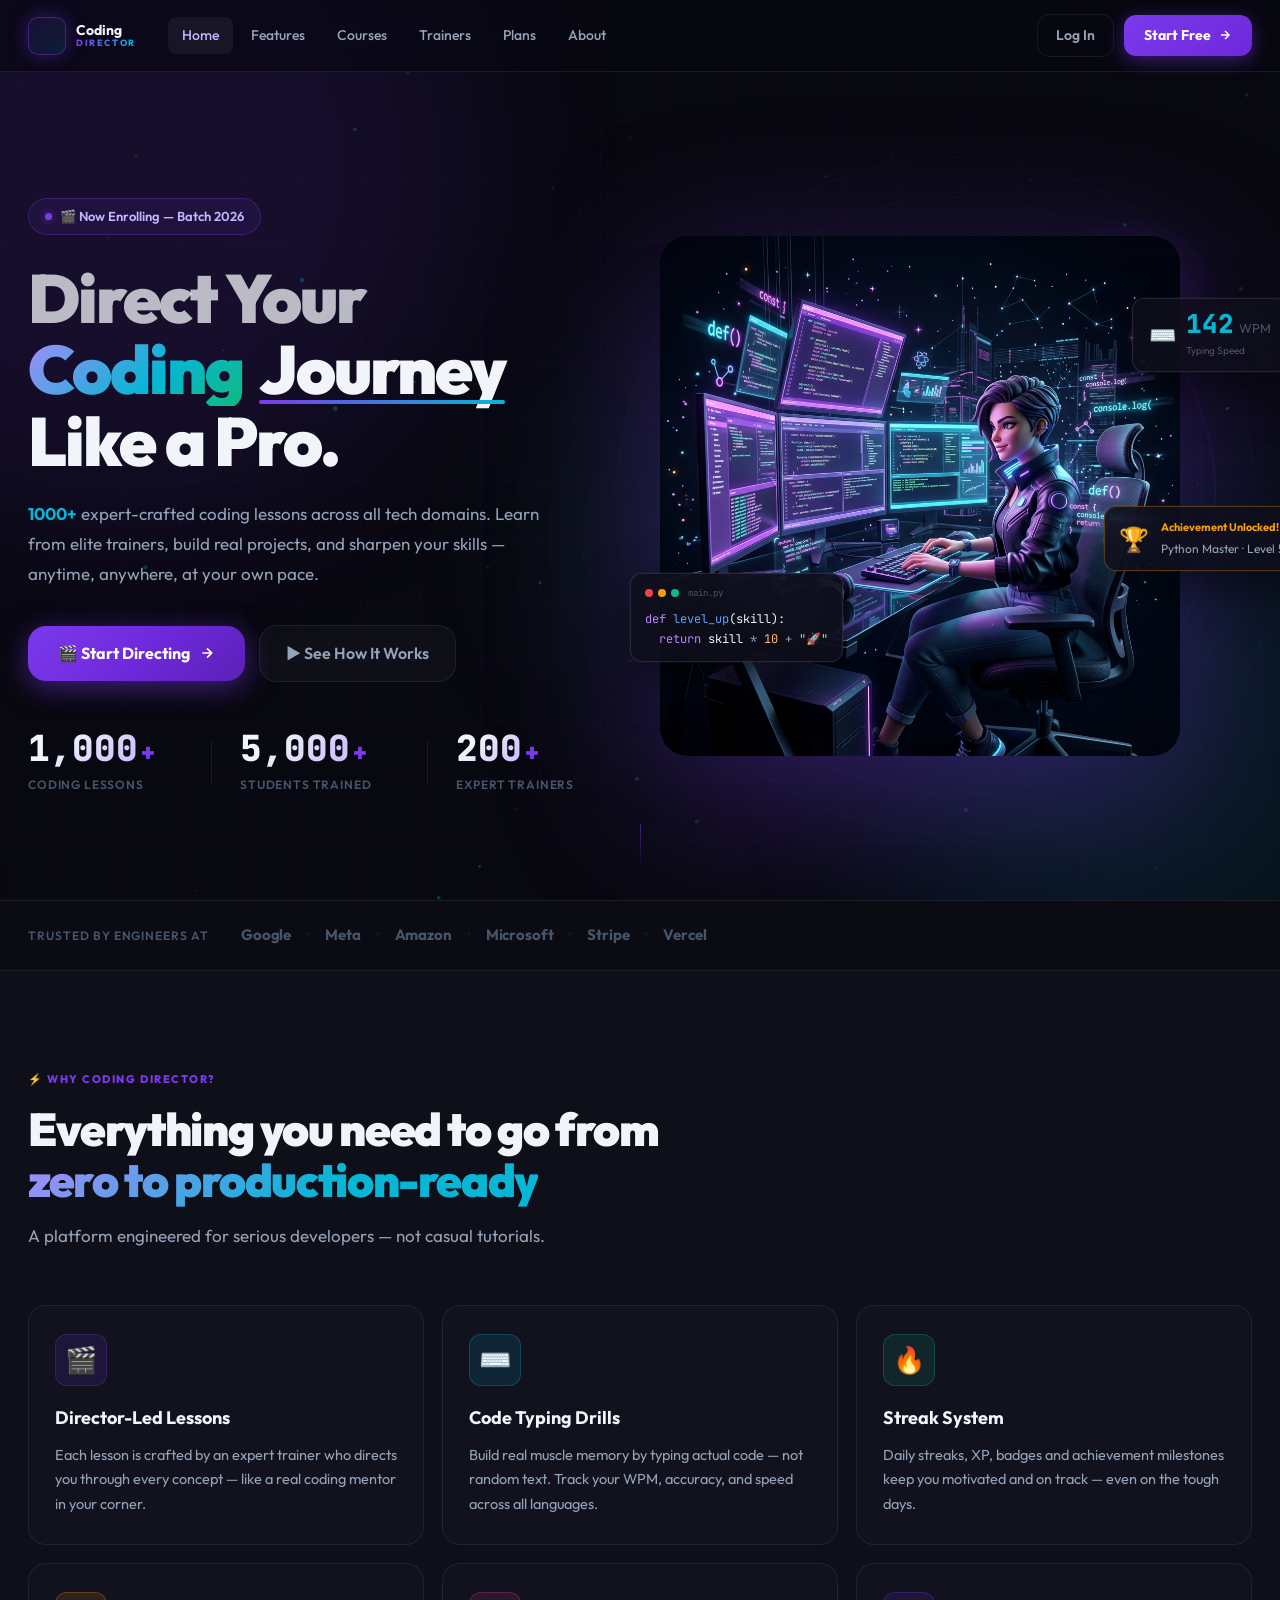
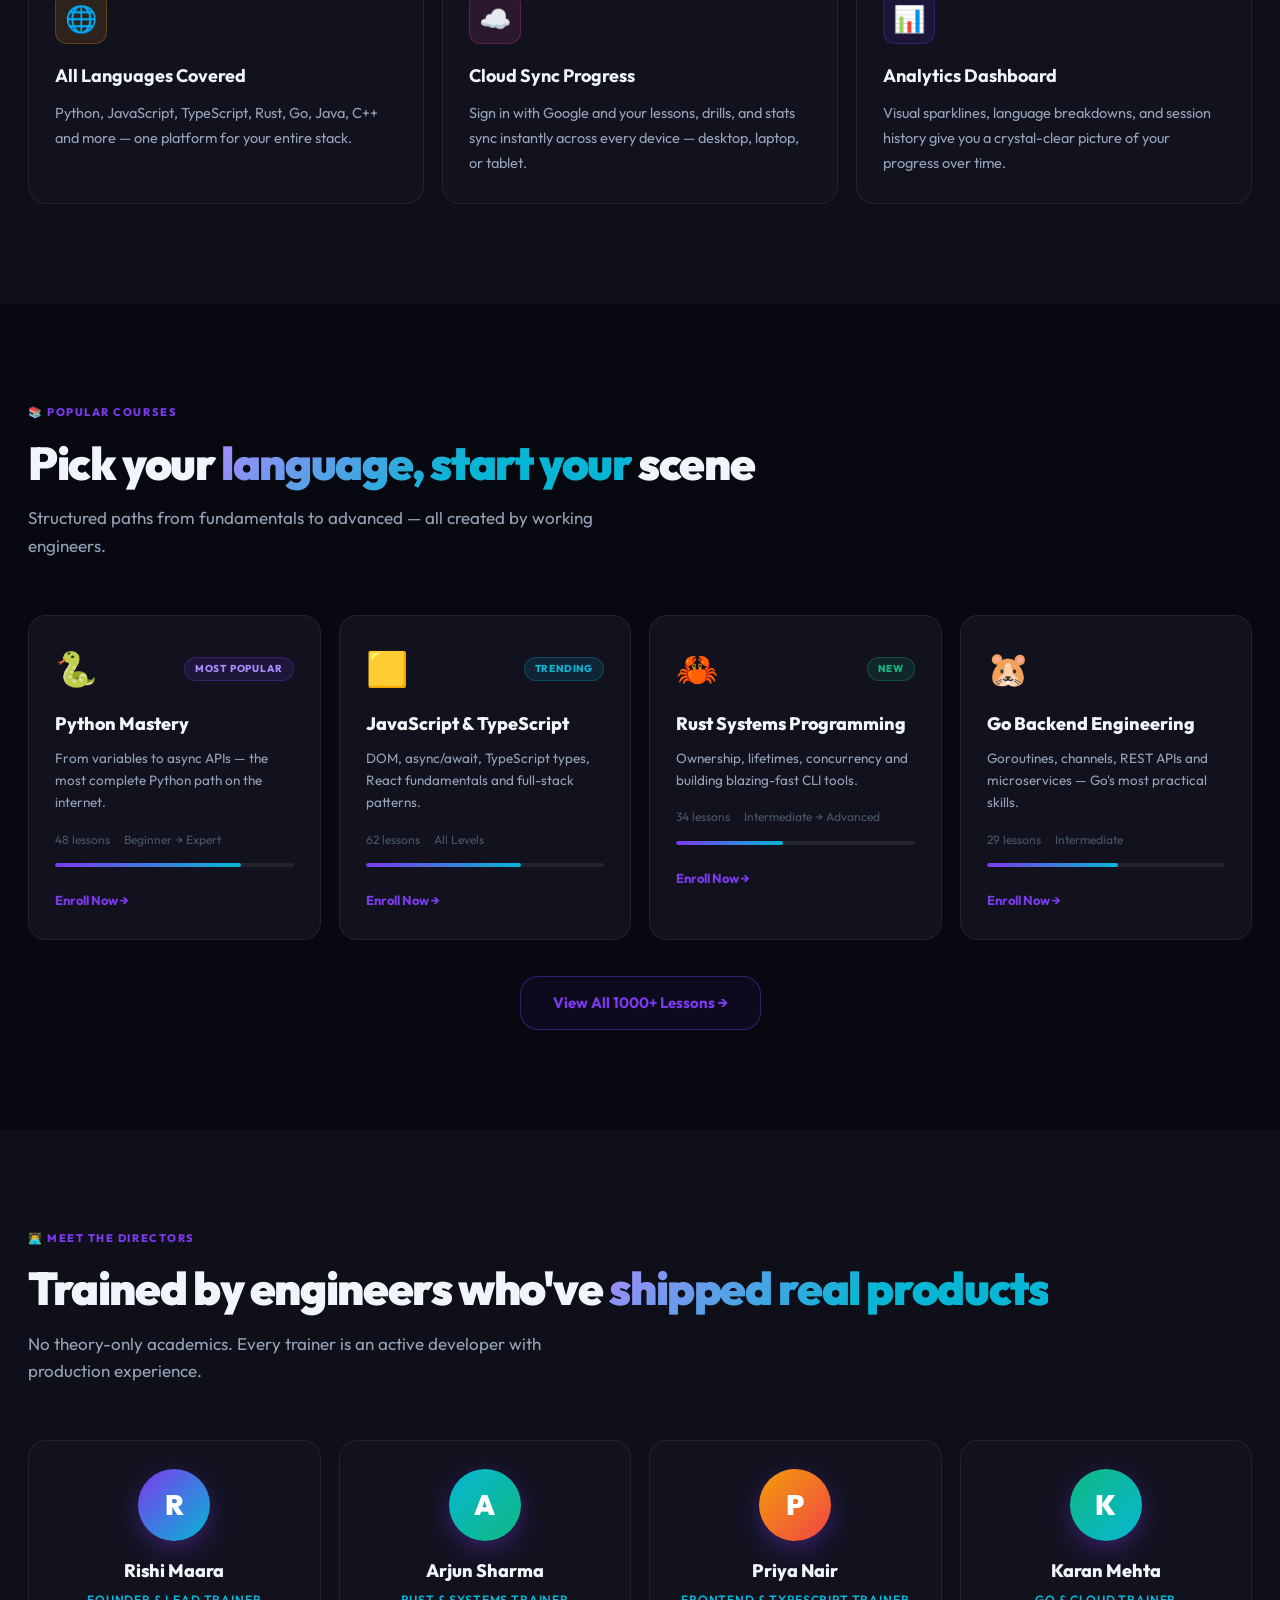
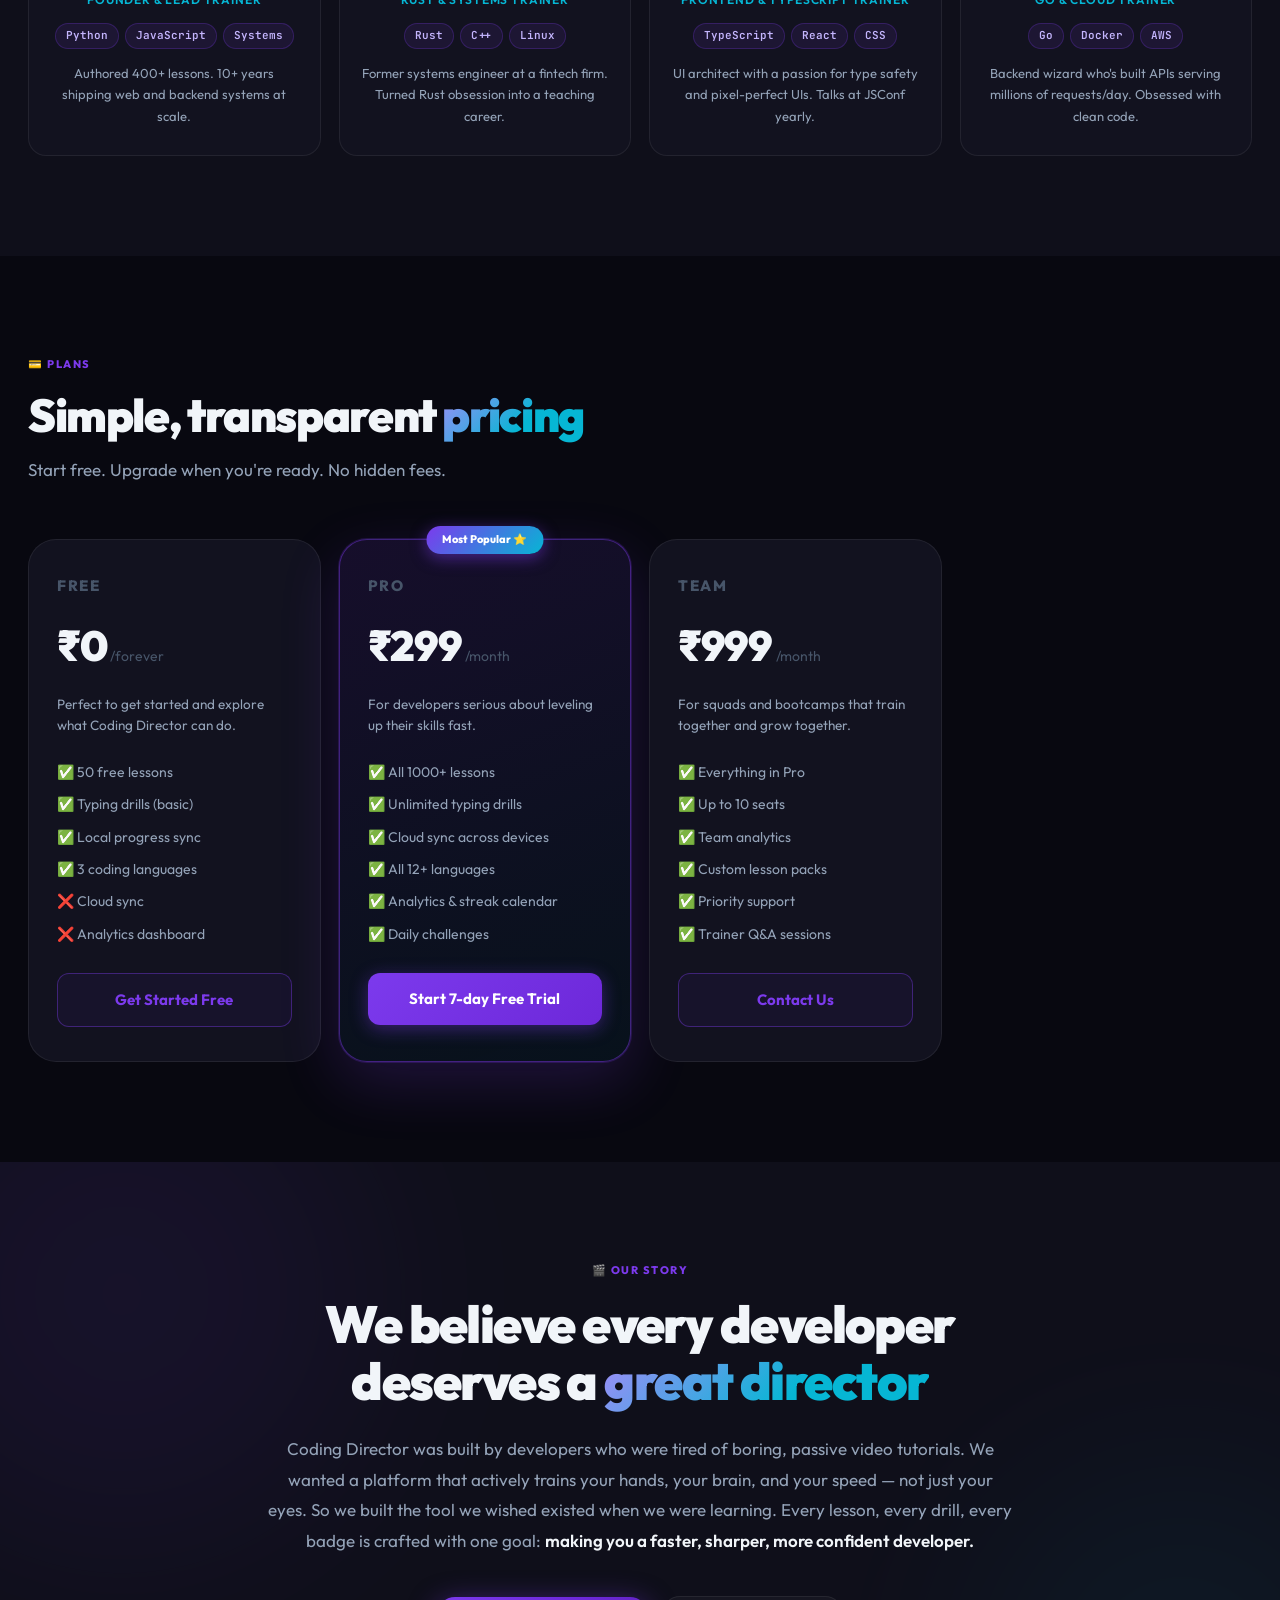
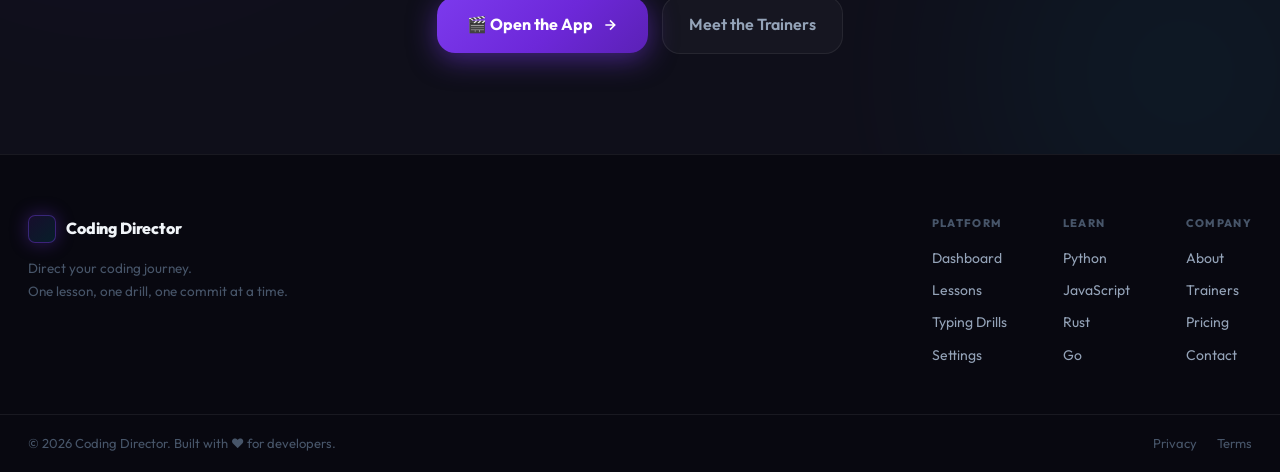
==== landing.html @ c85193d0 "feat: add landing page, favicon, firebase config, button redesign" ====
<!DOCTYPE html>
<html lang="en">
<head>
  <meta charset="UTF-8">
  <meta name="viewport" content="width=device-width, initial-scale=1.0">
  <title>Coding Director — Direct Your Coding Journey</title>
  <meta name="description" content="Learn to code with elite trainers. 1000+ coding lessons, typing drills, and real-world projects. Coding Director is where developers level up.">
  <!-- Favicon -->
  <link rel="icon" type="image/svg+xml" href="favicon.svg">
  <link rel="icon" type="image/png" href="favicon.png">
  <link rel="apple-touch-icon" href="favicon.png">
  <!-- Open Graph -->
  <meta property="og:title" content="Coding Director — Direct Your Coding Journey">
  <meta property="og:description" content="Learn to code with elite trainers. 1000+ coding lessons, typing drills, and real-world projects.">
  <meta property="og:type" content="website">
  <meta property="og:image" content="hero.png">
  <meta name="theme-color" content="#7c3aed">
  <meta name="twitter:card" content="summary_large_image">
  <meta name="twitter:title" content="Coding Director">
  <meta name="twitter:description" content="Direct your coding journey. 1000+ lessons, typing drills, expert trainers.">
  <link rel="preconnect" href="https://fonts.googleapis.com">
  <link rel="preconnect" href="https://fonts.gstatic.com" crossorigin>
  <link href="https://fonts.googleapis.com/css2?family=Inter:wght@300;400;500;600;700;800;900&family=JetBrains+Mono:wght@400;500;700&family=Outfit:wght@300;400;600;700;800;900&display=swap" rel="stylesheet">
  <link rel="stylesheet" href="landing.css">
</head>
<body>

  <!-- ===== PARTICLE CANVAS ===== -->
  <canvas id="particle-canvas" aria-hidden="true"></canvas>

  <!-- ================================================================
       NAVBAR
       ================================================================ -->
  <header class="navbar" id="navbar">
    <div class="nav-container">

      <!-- Brand -->
      <a href="landing.html" class="nav-brand" id="nav-brand-logo">
        <div class="nav-logo-icon">
          <video autoplay loop muted playsinline>
            <source src="InShot_20260617_132111460.mp4" type="video/mp4">
          </video>
        </div>
        <div class="nav-brand-text">
          <span class="nav-brand-name">Coding</span>
          <span class="nav-brand-dir">Director</span>
        </div>
      </a>

      <!-- Nav links -->
      <nav class="nav-links" id="nav-links">
        <a href="#hero"     class="nav-link active" id="nl-home">Home</a>
        <a href="#features" class="nav-link" id="nl-features">Features</a>
        <a href="#courses"  class="nav-link" id="nl-courses">Courses</a>
        <a href="#trainers" class="nav-link" id="nl-trainers">Trainers</a>
        <a href="#pricing"  class="nav-link" id="nl-pricing">Plans</a>
        <a href="#about"    class="nav-link" id="nl-about">About</a>
      </nav>

      <!-- CTA -->
      <div class="nav-actions">
        <a href="index.html" class="btn-nav-login" id="btn-nav-login">Log In</a>
        <a href="index.html" class="btn-nav-signup" id="btn-nav-signup">
          Start Free
          <svg width="14" height="14" viewBox="0 0 24 24" fill="none" stroke="currentColor" stroke-width="2.5"><path d="M5 12h14M12 5l7 7-7 7"/></svg>
        </a>
      </div>

      <!-- Mobile hamburger -->
      <button class="hamburger" id="hamburger" aria-label="Toggle menu">
        <span></span><span></span><span></span>
      </button>
    </div>
  </header>

  <!-- ================================================================
       HERO SECTION
       ================================================================ -->
  <section class="hero" id="hero">

    <!-- Background orbs -->
    <div class="hero-orbs" aria-hidden="true">
      <div class="orb orb-1"></div>
      <div class="orb orb-2"></div>
      <div class="orb orb-3"></div>
    </div>

    <!-- Grid overlay -->
    <div class="hero-grid" aria-hidden="true"></div>

    <div class="hero-container">

      <!-- Left content -->
      <div class="hero-content">

        <!-- Badge -->
        <div class="hero-badge" id="hero-badge">
          <span class="badge-dot"></span>
          🎬 Now Enrolling — Batch 2026
        </div>

        <!-- Headline -->
        <h1 class="hero-headline">
          <span class="hero-line-1">Direct Your</span>
          <span class="hero-line-2">
            <span class="gradient-word">Coding</span>
            <span class="headline-underline">Journey</span>
          </span>
          <span class="hero-line-3">Like a Pro.</span>
        </h1>

        <!-- Sub -->
        <p class="hero-sub">
          <strong>1000+</strong> expert-crafted coding lessons across all tech domains.
          Learn from elite trainers, build real projects, and sharpen your skills —
          anytime, anywhere, at your own pace.
        </p>

        <!-- CTA buttons -->
        <div class="hero-ctas">
          <a href="index.html" class="btn-hero-primary" id="hero-cta-start">
            <span>🎬 Start Directing</span>
            <svg width="16" height="16" viewBox="0 0 24 24" fill="none" stroke="currentColor" stroke-width="2.5"><path d="M5 12h14M12 5l7 7-7 7"/></svg>
          </a>
          <a href="#features" class="btn-hero-secondary" id="hero-cta-how">
            <span>▶ See How It Works</span>
          </a>
        </div>

        <!-- Stats row -->
        <div class="hero-stats" id="hero-stats">
          <div class="hero-stat">
            <span class="hero-stat-val" data-count="1000">0</span>
            <span class="hero-stat-suffix">+</span>
            <p class="hero-stat-lbl">Coding Lessons</p>
          </div>
          <div class="stat-divider"></div>
          <div class="hero-stat">
            <span class="hero-stat-val" data-count="5000">0</span>
            <span class="hero-stat-suffix">+</span>
            <p class="hero-stat-lbl">Students Trained</p>
          </div>
          <div class="stat-divider"></div>
          <div class="hero-stat">
            <span class="hero-stat-val" data-count="200">0</span>
            <span class="hero-stat-suffix">+</span>
            <p class="hero-stat-lbl">Expert Trainers</p>
          </div>
        </div>
      </div>

      <!-- Right: Hero visual -->
      <div class="hero-visual" id="hero-visual">

        <!-- Glowing ring -->
        <div class="hero-ring" aria-hidden="true"></div>

        <!-- Main image -->
        <div class="hero-img-wrap">
          <img src="hero.png" alt="Developer at Coding Director" class="hero-img" id="hero-img">

          <!-- Floating code card -->
          <div class="float-card float-code" id="float-code">
            <div class="float-card-chrome">
              <span class="chrome-dot red"></span>
              <span class="chrome-dot amber"></span>
              <span class="chrome-dot green"></span>
              <span class="chrome-file">main.py</span>
            </div>
            <pre class="float-code-text"><span class="tok-kw">def</span> <span class="tok-fn">level_up</span>(skill):
  <span class="tok-kw">return</span> skill <span class="tok-op">*</span> <span class="tok-num">10</span> <span class="tok-op">+</span> <span class="tok-str">"🚀"</span></pre>
          </div>

          <!-- Floating WPM badge -->
          <div class="float-card float-wpm" id="float-wpm">
            <span class="float-wpm-icon">⌨️</span>
            <div>
              <span class="float-wpm-val">142</span>
              <span class="float-wpm-unit">WPM</span>
              <p class="float-wpm-lbl">Typing Speed</p>
            </div>
          </div>

          <!-- Floating achievement -->
          <div class="float-card float-ach" id="float-ach">
            <span class="float-ach-icon">🏆</span>
            <div>
              <p class="float-ach-title">Achievement Unlocked!</p>
              <p class="float-ach-sub">Python Master · Level 5</p>
            </div>
          </div>

        </div>

        <!-- Decorative blobs -->
        <div class="deco-blob deco-blob-1" aria-hidden="true"></div>
        <div class="deco-blob deco-blob-2" aria-hidden="true"></div>

      </div>
    </div>

    <!-- Scroll cue -->
    <a href="#features" class="scroll-cue" id="scroll-cue" aria-label="Scroll to features">
      <span class="scroll-cue-line"></span>
    </a>
  </section>

  <!-- ================================================================
       TRUST BAR
       ================================================================ -->
  <section class="trust-bar" id="trust-bar">
    <div class="trust-container">
      <p class="trust-label">Trusted by engineers at</p>
      <div class="trust-logos">
        <span class="trust-logo">Google</span>
        <span class="trust-sep">·</span>
        <span class="trust-logo">Meta</span>
        <span class="trust-sep">·</span>
        <span class="trust-logo">Amazon</span>
        <span class="trust-sep">·</span>
        <span class="trust-logo">Microsoft</span>
        <span class="trust-sep">·</span>
        <span class="trust-logo">Stripe</span>
        <span class="trust-sep">·</span>
        <span class="trust-logo">Vercel</span>
      </div>
    </div>
  </section>

  <!-- ================================================================
       FEATURES SECTION
       ================================================================ -->
  <section class="features" id="features">
    <div class="section-container">

      <div class="section-label">⚡ WHY CODING DIRECTOR?</div>
      <h2 class="section-title">Everything you need to go from<br><span class="gradient-text">zero to production-ready</span></h2>
      <p class="section-sub">A platform engineered for serious developers — not casual tutorials.</p>

      <div class="features-grid">

        <div class="feature-card stagger" id="feat-1">
          <div class="feature-icon" style="--ic: #7c3aed;">🎬</div>
          <h3 class="feature-title">Director-Led Lessons</h3>
          <p class="feature-desc">Each lesson is crafted by an expert trainer who directs you through every concept — like a real coding mentor in your corner.</p>
        </div>

        <div class="feature-card stagger" id="feat-2">
          <div class="feature-icon" style="--ic: #06b6d4;">⌨️</div>
          <h3 class="feature-title">Code Typing Drills</h3>
          <p class="feature-desc">Build real muscle memory by typing actual code — not random text. Track your WPM, accuracy, and speed across all languages.</p>
        </div>

        <div class="feature-card stagger" id="feat-3">
          <div class="feature-icon" style="--ic: #10b981;">🔥</div>
          <h3 class="feature-title">Streak System</h3>
          <p class="feature-desc">Daily streaks, XP, badges and achievement milestones keep you motivated and on track — even on the tough days.</p>
        </div>

        <div class="feature-card stagger" id="feat-4">
          <div class="feature-icon" style="--ic: #f59e0b;">🌐</div>
          <h3 class="feature-title">All Languages Covered</h3>
          <p class="feature-desc">Python, JavaScript, TypeScript, Rust, Go, Java, C++ and more — one platform for your entire stack.</p>
        </div>

        <div class="feature-card stagger" id="feat-5">
          <div class="feature-icon" style="--ic: #ec4899;">☁️</div>
          <h3 class="feature-title">Cloud Sync Progress</h3>
          <p class="feature-desc">Sign in with Google and your lessons, drills, and stats sync instantly across every device — desktop, laptop, or tablet.</p>
        </div>

        <div class="feature-card stagger" id="feat-6">
          <div class="feature-icon" style="--ic: #7c3aed;">📊</div>
          <h3 class="feature-title">Analytics Dashboard</h3>
          <p class="feature-desc">Visual sparklines, language breakdowns, and session history give you a crystal-clear picture of your progress over time.</p>
        </div>

      </div>
    </div>
  </section>

  <!-- ================================================================
       COURSES TEASER
       ================================================================ -->
  <section class="courses" id="courses">
    <div class="section-container">
      <div class="section-label">📚 POPULAR COURSES</div>
      <h2 class="section-title">Pick your <span class="gradient-text">language, start your</span> scene</h2>
      <p class="section-sub">Structured paths from fundamentals to advanced — all created by working engineers.</p>

      <div class="courses-grid">

        <div class="course-card stagger" id="course-py">
          <div class="course-top">
            <span class="course-emoji">🐍</span>
            <span class="course-badge">Most Popular</span>
          </div>
          <h3 class="course-name">Python Mastery</h3>
          <p class="course-desc">From variables to async APIs — the most complete Python path on the internet.</p>
          <div class="course-meta">
            <span>48 lessons</span>
            <span class="dot-sep">·</span>
            <span>Beginner → Expert</span>
          </div>
          <div class="course-progress-bar"><div class="course-progress-fill" style="width:78%"></div></div>
          <a href="index.html" class="course-cta" id="course-py-cta">Enroll Now →</a>
        </div>

        <div class="course-card stagger" id="course-js">
          <div class="course-top">
            <span class="course-emoji">🟨</span>
            <span class="course-badge trending">Trending</span>
          </div>
          <h3 class="course-name">JavaScript & TypeScript</h3>
          <p class="course-desc">DOM, async/await, TypeScript types, React fundamentals and full-stack patterns.</p>
          <div class="course-meta">
            <span>62 lessons</span>
            <span class="dot-sep">·</span>
            <span>All Levels</span>
          </div>
          <div class="course-progress-bar"><div class="course-progress-fill" style="width:65%"></div></div>
          <a href="index.html" class="course-cta" id="course-js-cta">Enroll Now →</a>
        </div>

        <div class="course-card stagger" id="course-rust">
          <div class="course-top">
            <span class="course-emoji">🦀</span>
            <span class="course-badge new">New</span>
          </div>
          <h3 class="course-name">Rust Systems Programming</h3>
          <p class="course-desc">Ownership, lifetimes, concurrency and building blazing-fast CLI tools.</p>
          <div class="course-meta">
            <span>34 lessons</span>
            <span class="dot-sep">·</span>
            <span>Intermediate → Advanced</span>
          </div>
          <div class="course-progress-bar"><div class="course-progress-fill" style="width:45%"></div></div>
          <a href="index.html" class="course-cta" id="course-rust-cta">Enroll Now →</a>
        </div>

        <div class="course-card stagger" id="course-go">
          <div class="course-top">
            <span class="course-emoji">🐹</span>
          </div>
          <h3 class="course-name">Go Backend Engineering</h3>
          <p class="course-desc">Goroutines, channels, REST APIs and microservices — Go's most practical skills.</p>
          <div class="course-meta">
            <span>29 lessons</span>
            <span class="dot-sep">·</span>
            <span>Intermediate</span>
          </div>
          <div class="course-progress-bar"><div class="course-progress-fill" style="width:55%"></div></div>
          <a href="index.html" class="course-cta" id="course-go-cta">Enroll Now →</a>
        </div>

      </div>

      <div class="courses-cta-row">
        <a href="index.html" class="btn-all-courses" id="btn-all-courses">View All 1000+ Lessons →</a>
      </div>
    </div>
  </section>

  <!-- ================================================================
       TRAINERS SECTION
       ================================================================ -->
  <section class="trainers" id="trainers">
    <div class="section-container">
      <div class="section-label">👨‍💻 MEET THE DIRECTORS</div>
      <h2 class="section-title">Trained by engineers who've <span class="gradient-text">shipped real products</span></h2>
      <p class="section-sub">No theory-only academics. Every trainer is an active developer with production experience.</p>

      <div class="trainers-grid">
        <div class="trainer-card stagger" id="trainer-1">
          <div class="trainer-avatar" style="--grad: linear-gradient(135deg,#7c3aed,#06b6d4)">R</div>
          <h4 class="trainer-name">Rishi Maara</h4>
          <p class="trainer-role">Founder & Lead Trainer</p>
          <div class="trainer-tags">
            <span class="trainer-tag">Python</span>
            <span class="trainer-tag">JavaScript</span>
            <span class="trainer-tag">Systems</span>
          </div>
          <p class="trainer-bio">Authored 400+ lessons. 10+ years shipping web and backend systems at scale.</p>
        </div>

        <div class="trainer-card stagger" id="trainer-2">
          <div class="trainer-avatar" style="--grad: linear-gradient(135deg,#06b6d4,#10b981)">A</div>
          <h4 class="trainer-name">Arjun Sharma</h4>
          <p class="trainer-role">Rust & Systems Trainer</p>
          <div class="trainer-tags">
            <span class="trainer-tag">Rust</span>
            <span class="trainer-tag">C++</span>
            <span class="trainer-tag">Linux</span>
          </div>
          <p class="trainer-bio">Former systems engineer at a fintech firm. Turned Rust obsession into a teaching career.</p>
        </div>

        <div class="trainer-card stagger" id="trainer-3">
          <div class="trainer-avatar" style="--grad: linear-gradient(135deg,#f59e0b,#ef4444)">P</div>
          <h4 class="trainer-name">Priya Nair</h4>
          <p class="trainer-role">Frontend & TypeScript Trainer</p>
          <div class="trainer-tags">
            <span class="trainer-tag">TypeScript</span>
            <span class="trainer-tag">React</span>
            <span class="trainer-tag">CSS</span>
          </div>
          <p class="trainer-bio">UI architect with a passion for type safety and pixel-perfect UIs. Talks at JSConf yearly.</p>
        </div>

        <div class="trainer-card stagger" id="trainer-4">
          <div class="trainer-avatar" style="--grad: linear-gradient(135deg,#10b981,#06b6d4)">K</div>
          <h4 class="trainer-name">Karan Mehta</h4>
          <p class="trainer-role">Go & Cloud Trainer</p>
          <div class="trainer-tags">
            <span class="trainer-tag">Go</span>
            <span class="trainer-tag">Docker</span>
            <span class="trainer-tag">AWS</span>
          </div>
          <p class="trainer-bio">Backend wizard who's built APIs serving millions of requests/day. Obsessed with clean code.</p>
        </div>
      </div>
    </div>
  </section>

  <!-- ================================================================
       PRICING SECTION
       ================================================================ -->
  <section class="pricing" id="pricing">
    <div class="section-container">
      <div class="section-label">💳 PLANS</div>
      <h2 class="section-title">Simple, transparent <span class="gradient-text">pricing</span></h2>
      <p class="section-sub">Start free. Upgrade when you're ready. No hidden fees.</p>

      <div class="pricing-grid">

        <div class="pricing-card stagger" id="plan-free">
          <div class="plan-name">Free</div>
          <div class="plan-price"><span class="plan-amount">₹0</span><span class="plan-period">/forever</span></div>
          <p class="plan-desc">Perfect to get started and explore what Coding Director can do.</p>
          <ul class="plan-features">
            <li>✅ 50 free lessons</li>
            <li>✅ Typing drills (basic)</li>
            <li>✅ Local progress sync</li>
            <li>✅ 3 coding languages</li>
            <li>❌ Cloud sync</li>
            <li>❌ Analytics dashboard</li>
          </ul>
          <a href="index.html" class="plan-cta plan-cta-outline" id="plan-free-cta">Get Started Free</a>
        </div>

        <div class="pricing-card featured stagger" id="plan-pro">
          <div class="plan-popular-badge">Most Popular ⭐</div>
          <div class="plan-name">Pro</div>
          <div class="plan-price"><span class="plan-amount">₹299</span><span class="plan-period">/month</span></div>
          <p class="plan-desc">For developers serious about leveling up their skills fast.</p>
          <ul class="plan-features">
            <li>✅ All 1000+ lessons</li>
            <li>✅ Unlimited typing drills</li>
            <li>✅ Cloud sync across devices</li>
            <li>✅ All 12+ languages</li>
            <li>✅ Analytics & streak calendar</li>
            <li>✅ Daily challenges</li>
          </ul>
          <a href="index.html" class="plan-cta plan-cta-primary" id="plan-pro-cta">Start 7-day Free Trial</a>
        </div>

        <div class="pricing-card stagger" id="plan-team">
          <div class="plan-name">Team</div>
          <div class="plan-price"><span class="plan-amount">₹999</span><span class="plan-period">/month</span></div>
          <p class="plan-desc">For squads and bootcamps that train together and grow together.</p>
          <ul class="plan-features">
            <li>✅ Everything in Pro</li>
            <li>✅ Up to 10 seats</li>
            <li>✅ Team analytics</li>
            <li>✅ Custom lesson packs</li>
            <li>✅ Priority support</li>
            <li>✅ Trainer Q&A sessions</li>
          </ul>
          <a href="index.html" class="plan-cta plan-cta-outline" id="plan-team-cta">Contact Us</a>
        </div>

      </div>
    </div>
  </section>

  <!-- ================================================================
       ABOUT / CTA SECTION
       ================================================================ -->
  <section class="about-cta" id="about">
    <div class="about-orbs" aria-hidden="true">
      <div class="orb orb-a"></div>
      <div class="orb orb-b"></div>
    </div>
    <div class="about-container">
      <div class="section-label">🎬 OUR STORY</div>
      <h2 class="about-title">We believe every developer<br>deserves a <span class="gradient-text">great director</span></h2>
      <p class="about-text">
        Coding Director was built by developers who were tired of boring, passive video tutorials.
        We wanted a platform that actively trains your hands, your brain, and your speed —
        not just your eyes. So we built the tool we wished existed when we were learning.
        Every lesson, every drill, every badge is crafted with one goal: <em>making you a faster, sharper, more confident developer.</em>
      </p>
      <div class="about-cta-btns">
        <a href="index.html" class="btn-hero-primary" id="about-cta-app">
          <span>🎬 Open the App</span>
          <svg width="16" height="16" viewBox="0 0 24 24" fill="none" stroke="currentColor" stroke-width="2.5"><path d="M5 12h14M12 5l7 7-7 7"/></svg>
        </a>
        <a href="#trainers" class="btn-hero-secondary" id="about-cta-trainers">Meet the Trainers</a>
      </div>
    </div>
  </section>

  <!-- ================================================================
       FOOTER
       ================================================================ -->
  <footer class="footer" id="footer">
    <div class="footer-container">
      <div class="footer-brand">
        <div class="footer-logo">
          <div class="nav-logo-icon small">
            <video autoplay loop muted playsinline>
              <source src="InShot_20260617_132111460.mp4" type="video/mp4">
            </video>
          </div>
          <span class="footer-brand-text">Coding Director</span>
        </div>
        <p class="footer-tagline">Direct your coding journey.<br>One lesson, one drill, one commit at a time.</p>
      </div>

      <div class="footer-links">
        <div class="footer-col">
          <h5 class="footer-col-title">Platform</h5>
          <a href="index.html" class="footer-link">Dashboard</a>
          <a href="index.html" class="footer-link">Lessons</a>
          <a href="index.html" class="footer-link">Typing Drills</a>
          <a href="index.html" class="footer-link">Settings</a>
        </div>
        <div class="footer-col">
          <h5 class="footer-col-title">Learn</h5>
          <a href="index.html" class="footer-link">Python</a>
          <a href="index.html" class="footer-link">JavaScript</a>
          <a href="index.html" class="footer-link">Rust</a>
          <a href="index.html" class="footer-link">Go</a>
        </div>
        <div class="footer-col">
          <h5 class="footer-col-title">Company</h5>
          <a href="#about" class="footer-link">About</a>
          <a href="#trainers" class="footer-link">Trainers</a>
          <a href="#pricing" class="footer-link">Pricing</a>
          <a href="mailto:hello@codingdirector.dev" class="footer-link">Contact</a>
        </div>
      </div>
    </div>

    <div class="footer-bottom">
      <span>© 2026 Coding Director. Built with ❤️ for developers.</span>
      <div class="footer-bottom-links">
        <a href="#" class="footer-bottom-link">Privacy</a>
        <a href="#" class="footer-bottom-link">Terms</a>
      </div>
    </div>
  </footer>

  <script src="landing.js"></script>
</body>
</html>
---- landing.css ----
/* =============================================
   CODING DIRECTOR — Landing Page Styles
   ============================================= */

@import url('https://fonts.googleapis.com/css2?family=Outfit:wght@300;400;600;700;800;900&display=swap');

/* ===== CSS VARIABLES ===== */
:root {
  --bg-base: #080810;
  --bg-surface: #0f0f1a;
  --bg-card: #12121f;
  --bg-card-hover: #181828;
  --accent-purple: #7c3aed;
  --accent-cyan: #06b6d4;
  --accent-green: #10b981;
  --accent-amber: #f59e0b;
  --accent-pink: #ec4899;
  --glow-purple: rgba(124, 58, 237, 0.35);
  --glow-cyan: rgba(6, 182, 212, 0.3);
  --text-primary: #f1f5f9;
  --text-secondary: #94a3b8;
  --text-muted: #475569;
  --border: rgba(255,255,255,0.07);
  --border-hover: rgba(124,58,237,0.5);
  --radius-sm: 8px;
  --radius-md: 12px;
  --radius-lg: 18px;
  --radius-xl: 28px;
  --transition: 0.25s cubic-bezier(0.4, 0, 0.2, 1);
  --font-ui: 'Outfit', 'Inter', -apple-system, sans-serif;
  --font-code: 'JetBrains Mono', 'Fira Code', monospace;
  --navbar-h: 72px;
}

/* ===== RESET ===== */
*, *::before, *::after { margin: 0; padding: 0; box-sizing: border-box; }
html { font-size: 16px; scroll-behavior: smooth; }
body {
  font-family: var(--font-ui);
  background: var(--bg-base);
  color: var(--text-primary);
  line-height: 1.6;
  overflow-x: hidden;
}
a { text-decoration: none; color: inherit; }
img { max-width: 100%; display: block; }

/* ===== SCROLLBAR ===== */
::-webkit-scrollbar { width: 5px; }
::-webkit-scrollbar-track { background: transparent; }
::-webkit-scrollbar-thumb { background: var(--border); border-radius: 99px; }
::-webkit-scrollbar-thumb:hover { background: var(--accent-purple); }

/* ===== PARTICLE CANVAS ===== */
#particle-canvas {
  position: fixed; inset: 0;
  pointer-events: none; z-index: 0;
  opacity: 0.45;
}

/* ================================================================
   NAVBAR
   ================================================================ */
.navbar {
  position: fixed; top: 0; left: 0; right: 0; z-index: 1000;
  height: var(--navbar-h);
  background: rgba(8,8,16,0.7);
  backdrop-filter: blur(20px) saturate(1.5);
  border-bottom: 1px solid var(--border);
  transition: background var(--transition), box-shadow var(--transition);
}
.navbar.scrolled {
  background: rgba(8,8,16,0.92);
  box-shadow: 0 8px 40px rgba(0,0,0,0.5);
}

.nav-container {
  max-width: 1280px; margin: 0 auto;
  display: flex; align-items: center; gap: 32px;
  padding: 0 28px; height: 100%;
}

/* Brand */
.nav-brand {
  display: flex; align-items: center; gap: 10px;
  text-decoration: none; flex-shrink: 0;
}
.nav-logo-icon {
  width: 38px; height: 38px; border-radius: 10px;
  overflow: hidden; flex-shrink: 0;
  border: 1.5px solid rgba(124,58,237,0.4);
  box-shadow: 0 0 18px rgba(124,58,237,0.35);
  background: linear-gradient(135deg, #7c3aed22, #06b6d422);
}
.nav-logo-icon.small { width: 28px; height: 28px; border-radius: 7px; }
.nav-logo-icon video { width: 100%; height: 100%; object-fit: cover; }

.nav-brand-text { display: flex; flex-direction: column; line-height: 1.1; }
.nav-brand-name { font-size: 14px; font-weight: 700; color: var(--text-primary); }
.nav-brand-dir {
  font-size: 9px; font-weight: 800; letter-spacing: 0.18em; text-transform: uppercase;
  background: linear-gradient(90deg, #7c3aed, #06b6d4);
  -webkit-background-clip: text; -webkit-text-fill-color: transparent;
}

/* Links */
.nav-links {
  display: flex; align-items: center; gap: 4px; flex: 1;
}
.nav-link {
  padding: 7px 14px; border-radius: var(--radius-sm);
  font-size: 14px; font-weight: 500; color: var(--text-secondary);
  transition: all var(--transition);
}
.nav-link:hover, .nav-link.active { color: var(--text-primary); background: rgba(255,255,255,0.05); }
.nav-link.active { color: #c4b5fd; }

/* Actions */
.nav-actions { display: flex; align-items: center; gap: 10px; flex-shrink: 0; }
.btn-nav-login {
  padding: 9px 18px; border-radius: var(--radius-md);
  font-size: 14px; font-weight: 600; color: var(--text-secondary);
  border: 1px solid var(--border);
  transition: all var(--transition);
}
.btn-nav-login:hover { color: var(--text-primary); border-color: rgba(124,58,237,0.4); background: rgba(124,58,237,0.06); }

.btn-nav-signup {
  display: flex; align-items: center; gap: 7px;
  padding: 9px 20px; border-radius: var(--radius-md); border: none;
  background: linear-gradient(135deg, #7c3aed, #6d28d9);
  color: white; font-size: 14px; font-weight: 700;
  box-shadow: 0 4px 18px rgba(124,58,237,0.45);
  transition: all var(--transition);
}
.btn-nav-signup:hover { transform: translateY(-1px); box-shadow: 0 6px 26px rgba(124,58,237,0.6); }

/* Mobile hamburger */
.hamburger {
  display: none; flex-direction: column; gap: 5px;
  background: none; border: none; cursor: pointer; padding: 6px;
  margin-left: auto;
}
.hamburger span {
  display: block; width: 22px; height: 2px;
  background: var(--text-secondary); border-radius: 99px;
  transition: all var(--transition);
}

/* ================================================================
   HERO
   ================================================================ */
.hero {
  position: relative; min-height: 100vh;
  display: flex; flex-direction: column;
  padding-top: var(--navbar-h);
  overflow: hidden;
}

/* Orbs */
.hero-orbs { position: absolute; inset: 0; pointer-events: none; z-index: 1; }
.orb {
  position: absolute; border-radius: 50%;
  filter: blur(90px); animation: orbFloat 28s ease-in-out infinite;
}
.orb-1 { width: 700px; height: 700px; background: #7c3aed; opacity: 0.12; top: -20%; left: -18%; animation-duration: 32s; }
.orb-2 { width: 560px; height: 560px; background: #06b6d4; opacity: 0.09; bottom: -15%; right: -12%; animation-duration: 38s; animation-delay: -14s; }
.orb-3 { width: 350px; height: 350px; background: #10b981; opacity: 0.07; top: 40%; left: 42%; animation-duration: 22s; animation-delay: -8s; }

@keyframes orbFloat {
  0%   { transform: translate(0,0) scale(1); }
  25%  { transform: translate(30px,-40px) scale(1.04); }
  50%  { transform: translate(-20px, 25px) scale(0.96); }
  75%  { transform: translate(16px,-16px) scale(1.02); }
  100% { transform: translate(0,0) scale(1); }
}

/* Grid */
.hero-grid {
  position: absolute; inset: 0; pointer-events: none; z-index: 1;
  background-image:
    linear-gradient(rgba(124,58,237,0.04) 1px, transparent 1px),
    linear-gradient(90deg, rgba(124,58,237,0.04) 1px, transparent 1px);
  background-size: 60px 60px;
  mask-image: radial-gradient(ellipse 80% 80% at 50% 50%, black 40%, transparent 100%);
}

/* Container */
.hero-container {
  position: relative; z-index: 2;
  max-width: 1280px; margin: 0 auto;
  display: grid; grid-template-columns: 1fr 1fr;
  align-items: center; gap: 40px;
  padding: 60px 28px 40px;
  min-height: calc(100vh - var(--navbar-h));
}

/* Content */
.hero-content { display: flex; flex-direction: column; gap: 0; }

.hero-badge {
  display: inline-flex; align-items: center; gap: 8px;
  padding: 7px 16px; border-radius: 99px;
  background: rgba(124,58,237,0.1); border: 1px solid rgba(124,58,237,0.3);
  font-size: 13px; font-weight: 600; color: #c4b5fd;
  margin-bottom: 28px; width: fit-content;
  animation: badgePop 0.6s cubic-bezier(0.34,1.56,0.64,1) 0.1s both;
}
.badge-dot {
  width: 7px; height: 7px; border-radius: 50%;
  background: var(--accent-purple);
  box-shadow: 0 0 8px rgba(124,58,237,0.8);
  animation: dotPulse 2s ease-in-out infinite;
}
@keyframes dotPulse { 0%,100%{ opacity:1; } 50%{ opacity:0.4; } }
@keyframes badgePop { from{ opacity:0; transform:scale(0.85) translateY(10px); } to{ opacity:1; transform:scale(1) translateY(0); } }

.hero-headline {
  display: flex; flex-direction: column;
  margin-bottom: 22px;
}
.hero-line-1, .hero-line-2, .hero-line-3 {
  font-size: clamp(38px, 5.5vw, 68px);
  font-weight: 900; line-height: 1.05;
  letter-spacing: -0.03em;
}
.hero-line-1 { color: rgba(241,245,249,0.75); animation: slideUp 0.7s ease 0.2s both; }
.hero-line-2 { display: flex; align-items: baseline; gap: 16px; animation: slideUp 0.7s ease 0.35s both; }
.hero-line-3 { color: var(--text-primary); animation: slideUp 0.7s ease 0.5s both; }
@keyframes slideUp { from{ opacity:0; transform:translateY(30px); } to{ opacity:1; transform:translateY(0); } }

.gradient-word {
  background: linear-gradient(135deg, #a78bfa 0%, #06b6d4 60%, #10b981 100%);
  -webkit-background-clip: text; -webkit-text-fill-color: transparent;
}

.headline-underline { position: relative; display: inline-block; }
.headline-underline::after {
  content: '';
  position: absolute; bottom: 2px; left: 0; right: 0; height: 4px;
  background: linear-gradient(90deg, #7c3aed, #06b6d4);
  border-radius: 99px;
  animation: underlineExpand 0.8s ease 0.9s both;
}
@keyframes underlineExpand { from{width:0;} to{width:100%;} }

.hero-sub {
  font-size: clamp(15px, 1.4vw, 17px);
  color: var(--text-secondary); line-height: 1.75;
  max-width: 520px; margin-bottom: 36px;
  animation: slideUp 0.7s ease 0.65s both;
}
.hero-sub strong { color: var(--accent-cyan); font-weight: 700; }

/* CTA buttons */
.hero-ctas {
  display: flex; align-items: center; gap: 14px; margin-bottom: 48px;
  animation: slideUp 0.7s ease 0.8s both;
}

.btn-hero-primary {
  display: inline-flex; align-items: center; gap: 9px;
  padding: 15px 30px; border-radius: var(--radius-lg); border: none;
  background: linear-gradient(135deg, #7c3aed 0%, #6d28d9 55%, #5b21b6 100%);
  color: white; font-size: 16px; font-weight: 700; font-family: var(--font-ui);
  cursor: pointer; box-shadow: 0 6px 28px rgba(124,58,237,0.5);
  transition: all var(--transition); position: relative; overflow: hidden;
}
.btn-hero-primary::before {
  content: ''; position: absolute; inset: 0;
  background: linear-gradient(135deg, rgba(255,255,255,0.12), transparent);
  opacity: 0; transition: opacity var(--transition);
}
.btn-hero-primary:hover { transform: translateY(-2px); box-shadow: 0 10px 40px rgba(124,58,237,0.65); }
.btn-hero-primary:hover::before { opacity: 1; }
.btn-hero-primary:active { transform: translateY(0); }

.btn-hero-secondary {
  display: inline-flex; align-items: center; gap: 8px;
  padding: 15px 26px; border-radius: var(--radius-lg);
  border: 1px solid var(--border);
  color: var(--text-secondary); font-size: 16px; font-weight: 600;
  background: rgba(255,255,255,0.03);
  transition: all var(--transition);
}
.btn-hero-secondary:hover {
  border-color: rgba(124,58,237,0.4);
  color: var(--text-primary);
  background: rgba(124,58,237,0.07);
}

/* Stats */
.hero-stats {
  display: flex; align-items: center; gap: 0;
  animation: slideUp 0.7s ease 1s both;
}
.hero-stat { text-align: left; padding: 0 28px 0 0; }
.hero-stat:first-child { padding-left: 0; }
.hero-stat-val {
  font-size: 36px; font-weight: 900;
  font-family: var(--font-code); line-height: 1;
  background: linear-gradient(135deg, #f1f5f9 30%, #c4b5fd);
  -webkit-background-clip: text; -webkit-text-fill-color: transparent;
}
.hero-stat-suffix {
  font-size: 24px; font-weight: 900; color: var(--accent-purple);
}
.hero-stat-lbl { font-size: 12px; font-weight: 600; color: var(--text-muted); margin-top: 3px; text-transform: uppercase; letter-spacing: 0.07em; }
.stat-divider { width: 1px; height: 44px; background: var(--border); margin: 0 28px; flex-shrink: 0; }

/* Hero visual */
.hero-visual {
  position: relative;
  display: flex; align-items: center; justify-content: center;
  animation: slideUp 0.8s ease 0.3s both;
}

.hero-ring {
  position: absolute;
  width: min(520px, 100%); height: min(520px, 100%);
  border-radius: 50%;
  border: 1px solid rgba(124,58,237,0.15);
  animation: ringPulse 4s ease-in-out infinite;
}
.hero-ring::before, .hero-ring::after {
  content: ''; position: absolute; inset: -40px;
  border-radius: 50%; border: 1px solid rgba(124,58,237,0.07);
}
.hero-ring::after { inset: -80px; border-color: rgba(6,182,212,0.05); }
@keyframes ringPulse {
  0%,100% { transform: scale(1); opacity: 0.6; }
  50%      { transform: scale(1.04); opacity: 1; }
}

.hero-img-wrap { position: relative; z-index: 2; }
.hero-img {
  max-width: min(520px, 100%); width: 100%;
  border-radius: var(--radius-xl);
  filter: drop-shadow(0 40px 80px rgba(124,58,237,0.35));
}

/* Floating cards */
.float-card {
  position: absolute; z-index: 10;
  background: rgba(15,15,26,0.85);
  backdrop-filter: blur(20px);
  border: 1px solid rgba(255,255,255,0.1);
  border-radius: var(--radius-md);
  box-shadow: 0 16px 48px rgba(0,0,0,0.5), 0 0 0 1px rgba(255,255,255,0.04);
  padding: 12px 14px;
  animation: floatUpDown 3.5s ease-in-out infinite;
}

.float-code {
  bottom: 18%; left: -5%;
  animation-delay: -1s;
}
.float-card-chrome {
  display: flex; align-items: center; gap: 5px; margin-bottom: 8px;
}
.chrome-dot { width: 8px; height: 8px; border-radius: 50%; }
.chrome-dot.red   { background: #ef4444; }
.chrome-dot.amber { background: #f59e0b; }
.chrome-dot.green { background: #10b981; }
.chrome-file { font-size: 9px; color: var(--text-muted); font-family: var(--font-code); margin-left: 4px; }
.float-code-text {
  font-family: var(--font-code); font-size: 12px; line-height: 1.7;
  background: none; border: none; margin: 0;
}
.tok-kw { color: #c084fc; }
.tok-fn { color: #60a5fa; }
.tok-str { color: #86efac; }
.tok-num { color: #fdba74; }
.tok-op { color: #94a3b8; }

.float-wpm {
  top: 12%; right: -6%;
  display: flex; align-items: center; gap: 10px;
  padding: 12px 16px;
  animation-delay: -2.5s;
}
.float-wpm-icon { font-size: 22px; }
.float-wpm-val { font-size: 26px; font-weight: 900; font-family: var(--font-code); color: var(--accent-cyan); line-height: 1; }
.float-wpm-unit { font-size: 13px; color: var(--text-muted); margin-left: 2px; }
.float-wpm-lbl { font-size: 10px; color: var(--text-muted); margin-top: 2px; }

.float-ach {
  top: 52%; right: -8%;
  display: flex; align-items: center; gap: 12px;
  animation-delay: -0.5s;
  border-color: rgba(245,158,11,0.3);
}
.float-ach-icon { font-size: 24px; }
.float-ach-title { font-size: 11px; font-weight: 700; color: var(--accent-amber); }
.float-ach-sub { font-size: 12px; color: var(--text-secondary); margin-top: 2px; }

@keyframes floatUpDown {
  0%,100% { transform: translateY(0); }
  50%      { transform: translateY(-10px); }
}

/* Decorative blobs */
.deco-blob {
  position: absolute; border-radius: 50%; pointer-events: none;
}
.deco-blob-1 {
  width: 180px; height: 180px; top: -5%; right: 5%;
  background: radial-gradient(circle, rgba(124,58,237,0.25), transparent 70%);
  animation: blobFloat 6s ease-in-out infinite;
}
.deco-blob-2 {
  width: 120px; height: 120px; bottom: 8%; left: 3%;
  background: radial-gradient(circle, rgba(6,182,212,0.2), transparent 70%);
  animation: blobFloat 8s ease-in-out infinite; animation-delay: -3s;
}
@keyframes blobFloat {
  0%,100% { transform: scale(1) translateY(0); }
  50%      { transform: scale(1.15) translateY(-14px); }
}

/* Scroll cue */
.scroll-cue {
  position: absolute; bottom: 28px; left: 50%; transform: translateX(-50%);
  display: flex; flex-direction: column; align-items: center; gap: 6px;
  z-index: 2; cursor: pointer; opacity: 0.5; transition: opacity var(--transition);
  animation: fadeInDelay 1s ease 1.5s both;
}
.scroll-cue:hover { opacity: 0.9; }
.scroll-cue-line {
  width: 1px; height: 48px;
  background: linear-gradient(to bottom, var(--accent-purple), transparent);
  animation: scrollLineDrop 1.5s ease-in-out infinite;
}
@keyframes scrollLineDrop {
  0%,100% { transform: scaleY(1) translateY(0); opacity: 1; }
  50%      { transform: scaleY(1.15) translateY(6px); opacity: 0.5; }
}
@keyframes fadeInDelay { from{ opacity:0; } to{ opacity:0.5; } }

/* ================================================================
   TRUST BAR
   ================================================================ */
.trust-bar {
  position: relative; z-index: 2;
  border-top: 1px solid var(--border);
  border-bottom: 1px solid var(--border);
  background: rgba(255,255,255,0.015);
  padding: 20px 0;
}
.trust-container {
  max-width: 1280px; margin: 0 auto;
  display: flex; align-items: center; gap: 32px; padding: 0 28px;
  flex-wrap: wrap;
}
.trust-label { font-size: 12px; color: var(--text-muted); font-weight: 600; text-transform: uppercase; letter-spacing: 0.08em; flex-shrink: 0; }
.trust-logos { display: flex; align-items: center; gap: 16px; flex-wrap: wrap; }
.trust-logo { font-size: 15px; font-weight: 700; color: var(--text-muted); letter-spacing: -0.01em; transition: color var(--transition); }
.trust-logo:hover { color: var(--text-secondary); }
.trust-sep { color: var(--border); font-size: 18px; }

/* ================================================================
   SECTION SHARED
   ================================================================ */
.section-container {
  max-width: 1280px; margin: 0 auto;
  padding: 100px 28px;
}
.section-label {
  font-size: 11px; font-weight: 800; letter-spacing: 0.14em;
  text-transform: uppercase; color: var(--accent-purple);
  margin-bottom: 16px;
}
.section-title {
  font-size: clamp(28px, 4vw, 46px); font-weight: 900;
  letter-spacing: -0.03em; line-height: 1.1;
  margin-bottom: 16px;
}
.gradient-text {
  background: linear-gradient(135deg, #a78bfa 0%, #06b6d4 60%);
  -webkit-background-clip: text; -webkit-text-fill-color: transparent;
}
.section-sub { font-size: 17px; color: var(--text-secondary); max-width: 580px; margin-bottom: 56px; }

/* Stagger animation */
.stagger {
  opacity: 0; transform: translateY(24px);
  transition: opacity 0.5s ease, transform 0.5s ease;
}
.stagger.visible { opacity: 1; transform: translateY(0); }

/* ================================================================
   FEATURES
   ================================================================ */
.features { background: var(--bg-surface); }

.features-grid {
  display: grid;
  grid-template-columns: repeat(auto-fill, minmax(310px, 1fr));
  gap: 18px;
}

.feature-card {
  background: var(--bg-card);
  border: 1px solid var(--border);
  border-radius: var(--radius-lg);
  padding: 28px 26px;
  transition: all var(--transition);
  position: relative; overflow: hidden;
}
.feature-card::before {
  content: ''; position: absolute; top: 0; left: 0; right: 0; height: 2px;
  background: linear-gradient(90deg, var(--ic, #7c3aed), transparent);
  opacity: 0; transition: opacity var(--transition);
}
.feature-card:hover {
  border-color: rgba(124,58,237,0.35);
  transform: translateY(-4px);
  box-shadow: 0 16px 48px rgba(0,0,0,0.4), 0 0 0 1px rgba(124,58,237,0.1);
}
.feature-card:hover::before { opacity: 1; }

.feature-icon {
  width: 52px; height: 52px; border-radius: var(--radius-md);
  display: flex; align-items: center; justify-content: center;
  font-size: 26px; margin-bottom: 18px;
  background: color-mix(in srgb, var(--ic, #7c3aed) 12%, transparent);
  border: 1px solid color-mix(in srgb, var(--ic, #7c3aed) 25%, transparent);
}
.feature-title { font-size: 18px; font-weight: 700; margin-bottom: 10px; }
.feature-desc { font-size: 14.5px; color: var(--text-secondary); line-height: 1.7; }

/* ================================================================
   COURSES
   ================================================================ */
.courses { background: var(--bg-base); }

.courses-grid {
  display: grid;
  grid-template-columns: repeat(auto-fill, minmax(280px, 1fr));
  gap: 18px; margin-bottom: 36px;
}

.course-card {
  background: var(--bg-card); border: 1px solid var(--border);
  border-radius: var(--radius-lg); padding: 26px;
  transition: all var(--transition);
}
.course-card:hover {
  border-color: rgba(124,58,237,0.4);
  transform: translateY(-4px);
  box-shadow: 0 20px 50px rgba(0,0,0,0.5);
}
.course-top { display: flex; align-items: center; justify-content: space-between; margin-bottom: 14px; }
.course-emoji { font-size: 34px; }
.course-badge {
  padding: 3px 10px; border-radius: 99px; font-size: 10px; font-weight: 800;
  text-transform: uppercase; letter-spacing: 0.08em;
  background: rgba(124,58,237,0.12); color: #a78bfa; border: 1px solid rgba(124,58,237,0.28);
}
.course-badge.trending { background: rgba(6,182,212,0.12); color: var(--accent-cyan); border-color: rgba(6,182,212,0.28); }
.course-badge.new { background: rgba(16,185,129,0.12); color: var(--accent-green); border-color: rgba(16,185,129,0.28); }
.course-name { font-size: 18px; font-weight: 800; margin-bottom: 8px; }
.course-desc { font-size: 13.5px; color: var(--text-secondary); line-height: 1.65; margin-bottom: 16px; }
.course-meta { font-size: 12px; color: var(--text-muted); display: flex; align-items: center; gap: 6px; margin-bottom: 14px; }
.dot-sep { color: var(--border); }
.course-progress-bar { height: 4px; background: rgba(255,255,255,0.07); border-radius: 99px; overflow: hidden; margin-bottom: 20px; }
.course-progress-fill { height: 100%; background: linear-gradient(90deg, #7c3aed, #06b6d4); border-radius: 99px; }
.course-cta { font-size: 13px; font-weight: 700; color: var(--accent-purple); transition: color var(--transition); }
.course-cta:hover { color: #c4b5fd; }

.courses-cta-row { text-align: center; }
.btn-all-courses {
  display: inline-flex; align-items: center; gap: 8px;
  padding: 14px 32px; border-radius: var(--radius-lg);
  border: 1px solid rgba(124,58,237,0.4);
  color: var(--accent-purple); font-size: 15px; font-weight: 700;
  background: rgba(124,58,237,0.06);
  transition: all var(--transition);
}
.btn-all-courses:hover { background: rgba(124,58,237,0.14); border-color: rgba(124,58,237,0.7); transform: translateY(-2px); }

/* ================================================================
   TRAINERS
   ================================================================ */
.trainers { background: var(--bg-surface); }

.trainers-grid {
  display: grid; grid-template-columns: repeat(auto-fill, minmax(240px, 1fr)); gap: 18px;
}

.trainer-card {
  background: var(--bg-card); border: 1px solid var(--border);
  border-radius: var(--radius-lg); padding: 28px 22px; text-align: center;
  transition: all var(--transition);
}
.trainer-card:hover { border-color: rgba(124,58,237,0.35); transform: translateY(-4px); box-shadow: 0 16px 48px rgba(0,0,0,0.45); }

.trainer-avatar {
  width: 72px; height: 72px; border-radius: 50%;
  background: var(--grad, linear-gradient(135deg, #7c3aed, #06b6d4));
  display: flex; align-items: center; justify-content: center;
  font-size: 28px; font-weight: 900; color: white;
  margin: 0 auto 16px;
  box-shadow: 0 8px 24px rgba(124,58,237,0.35);
}
.trainer-name { font-size: 18px; font-weight: 800; margin-bottom: 4px; }
.trainer-role { font-size: 12px; color: var(--accent-cyan); font-weight: 600; text-transform: uppercase; letter-spacing: 0.07em; margin-bottom: 14px; }
.trainer-tags { display: flex; flex-wrap: wrap; gap: 6px; justify-content: center; margin-bottom: 14px; }
.trainer-tag {
  padding: 3px 10px; border-radius: 99px; font-size: 11px; font-weight: 600;
  background: rgba(124,58,237,0.1); border: 1px solid rgba(124,58,237,0.25);
  color: #c4b5fd; font-family: var(--font-code);
}
.trainer-bio { font-size: 13px; color: var(--text-secondary); line-height: 1.65; }

/* ================================================================
   PRICING
   ================================================================ */
.pricing { background: var(--bg-base); }

.pricing-grid {
  display: grid; grid-template-columns: repeat(auto-fill, minmax(280px, 1fr)); gap: 18px;
}

.pricing-card {
  background: var(--bg-card); border: 1px solid var(--border);
  border-radius: var(--radius-xl); padding: 34px 28px;
  transition: all var(--transition); position: relative;
}
.pricing-card:hover { border-color: rgba(124,58,237,0.3); transform: translateY(-4px); box-shadow: 0 20px 60px rgba(0,0,0,0.5); }
.pricing-card.featured {
  background: linear-gradient(160deg, rgba(124,58,237,0.12), rgba(6,182,212,0.06));
  border-color: rgba(124,58,237,0.45);
  box-shadow: 0 0 0 1px rgba(124,58,237,0.2), 0 20px 60px rgba(124,58,237,0.2);
}

.plan-popular-badge {
  position: absolute; top: -14px; left: 50%; transform: translateX(-50%);
  padding: 5px 16px; border-radius: 99px; font-size: 11px; font-weight: 800;
  background: linear-gradient(135deg, #7c3aed, #06b6d4);
  color: white; white-space: nowrap;
  box-shadow: 0 4px 16px rgba(124,58,237,0.5);
}

.plan-name { font-size: 15px; font-weight: 800; text-transform: uppercase; letter-spacing: 0.1em; color: var(--text-muted); margin-bottom: 14px; }
.plan-price { display: flex; align-items: baseline; gap: 4px; margin-bottom: 14px; }
.plan-amount { font-size: 42px; font-weight: 900; letter-spacing: -0.03em; }
.plan-period { font-size: 14px; color: var(--text-muted); }
.plan-desc { font-size: 13.5px; color: var(--text-secondary); margin-bottom: 24px; line-height: 1.6; }

.plan-features { list-style: none; display: flex; flex-direction: column; gap: 10px; margin-bottom: 28px; }
.plan-features li { font-size: 14px; color: var(--text-secondary); }

.plan-cta {
  display: block; width: 100%; padding: 14px;
  text-align: center; border-radius: var(--radius-md);
  font-size: 15px; font-weight: 700;
  transition: all var(--transition);
}
.plan-cta-primary {
  background: linear-gradient(135deg, #7c3aed, #6d28d9);
  color: white; border: none;
  box-shadow: 0 4px 18px rgba(124,58,237,0.4);
}
.plan-cta-primary:hover { transform: translateY(-1px); box-shadow: 0 8px 28px rgba(124,58,237,0.58); }
.plan-cta-outline {
  border: 1px solid rgba(124,58,237,0.4);
  color: var(--accent-purple);
  background: rgba(124,58,237,0.06);
}
.plan-cta-outline:hover { background: rgba(124,58,237,0.12); border-color: rgba(124,58,237,0.65); }

/* ================================================================
   ABOUT CTA
   ================================================================ */
.about-cta {
  position: relative; overflow: hidden;
  padding: 100px 0; text-align: center;
  background: var(--bg-surface);
}
.about-orbs { position: absolute; inset: 0; pointer-events: none; }
.orb-a { position:absolute; width:500px; height:500px; background:#7c3aed; opacity:0.07; border-radius:50%; filter:blur(100px); top:-20%; left:-10%; animation: orbFloat 30s ease-in-out infinite; }
.orb-b { position:absolute; width:400px; height:400px; background:#06b6d4; opacity:0.06; border-radius:50%; filter:blur(100px); bottom:-20%; right:-8%; animation: orbFloat 25s ease-in-out infinite; animation-delay:-12s; }

.about-container {
  position: relative; z-index: 1;
  max-width: 800px; margin: 0 auto; padding: 0 28px;
}
.about-title {
  font-size: clamp(28px, 4.5vw, 52px); font-weight: 900;
  letter-spacing: -0.03em; line-height: 1.1; margin-bottom: 24px;
}
.about-text {
  font-size: 17px; color: var(--text-secondary);
  line-height: 1.8; margin-bottom: 40px;
}
.about-text em { color: var(--text-primary); font-style: normal; font-weight: 600; }
.about-cta-btns { display: flex; align-items: center; justify-content: center; gap: 14px; flex-wrap: wrap; }

/* ================================================================
   FOOTER
   ================================================================ */
.footer {
  background: var(--bg-base);
  border-top: 1px solid var(--border);
  padding-top: 60px;
}
.footer-container {
  max-width: 1280px; margin: 0 auto;
  display: grid; grid-template-columns: 1fr auto;
  gap: 60px; padding: 0 28px 48px;
  border-bottom: 1px solid var(--border);
}

.footer-brand { max-width: 280px; }
.footer-logo { display: flex; align-items: center; gap: 10px; margin-bottom: 14px; }
.footer-brand-text { font-size: 16px; font-weight: 800; letter-spacing: -0.01em; }
.footer-tagline { font-size: 13.5px; color: var(--text-muted); line-height: 1.7; }

.footer-links { display: flex; gap: 56px; }
.footer-col { display: flex; flex-direction: column; gap: 10px; }
.footer-col-title { font-size: 11px; font-weight: 800; text-transform: uppercase; letter-spacing: 0.12em; color: var(--text-muted); margin-bottom: 4px; }
.footer-link { font-size: 14px; color: var(--text-secondary); transition: color var(--transition); }
.footer-link:hover { color: var(--text-primary); }

.footer-bottom {
  max-width: 1280px; margin: 0 auto;
  display: flex; align-items: center; justify-content: space-between;
  padding: 18px 28px; flex-wrap: wrap; gap: 10px;
  font-size: 13px; color: var(--text-muted);
}
.footer-bottom-links { display: flex; gap: 20px; }
.footer-bottom-link { color: var(--text-muted); transition: color var(--transition); font-size: 13px; }
.footer-bottom-link:hover { color: var(--text-secondary); }

/* ================================================================
   RESPONSIVE
   ================================================================ */
@media (max-width: 1024px) {
  .hero-container { grid-template-columns: 1fr; text-align: center; gap: 60px; padding-bottom: 80px; }
  .hero-content { align-items: center; }
  .hero-line-2 { justify-content: center; }
  .hero-stats { justify-content: center; }
  .hero-sub { text-align: center; max-width: 600px; }
  .hero-ctas { justify-content: center; }
  .hero-visual { max-width: 520px; margin: 0 auto; }
  .float-wpm { right: 0%; }
  .float-ach { right: 0%; }
}

@media (max-width: 768px) {
  .nav-links, .nav-actions { display: none; }
  .hamburger { display: flex; }
  .nav-brand { margin: 0; }
  .nav-container { gap: 0; }
  .hero-container { padding: 40px 20px 60px; }
  .float-code { display: none; }
  .float-wpm { top: 5%; right: 5%; }
  .float-ach { bottom: 8%; right: 5%; top: auto; }
  .footer-container { grid-template-columns: 1fr; gap: 40px; }
  .footer-links { flex-wrap: wrap; gap: 32px; }
  .trust-container { flex-direction: column; gap: 12px; }
}

@media (max-width: 480px) {
  .features-grid, .courses-grid, .trainers-grid, .pricing-grid { grid-template-columns: 1fr; }
  .hero-stats { flex-direction: column; gap: 20px; }
  .stat-divider { display: none; }
  .hero-ctas { flex-direction: column; width: 100%; }
  .btn-hero-primary, .btn-hero-secondary { justify-content: center; }
}
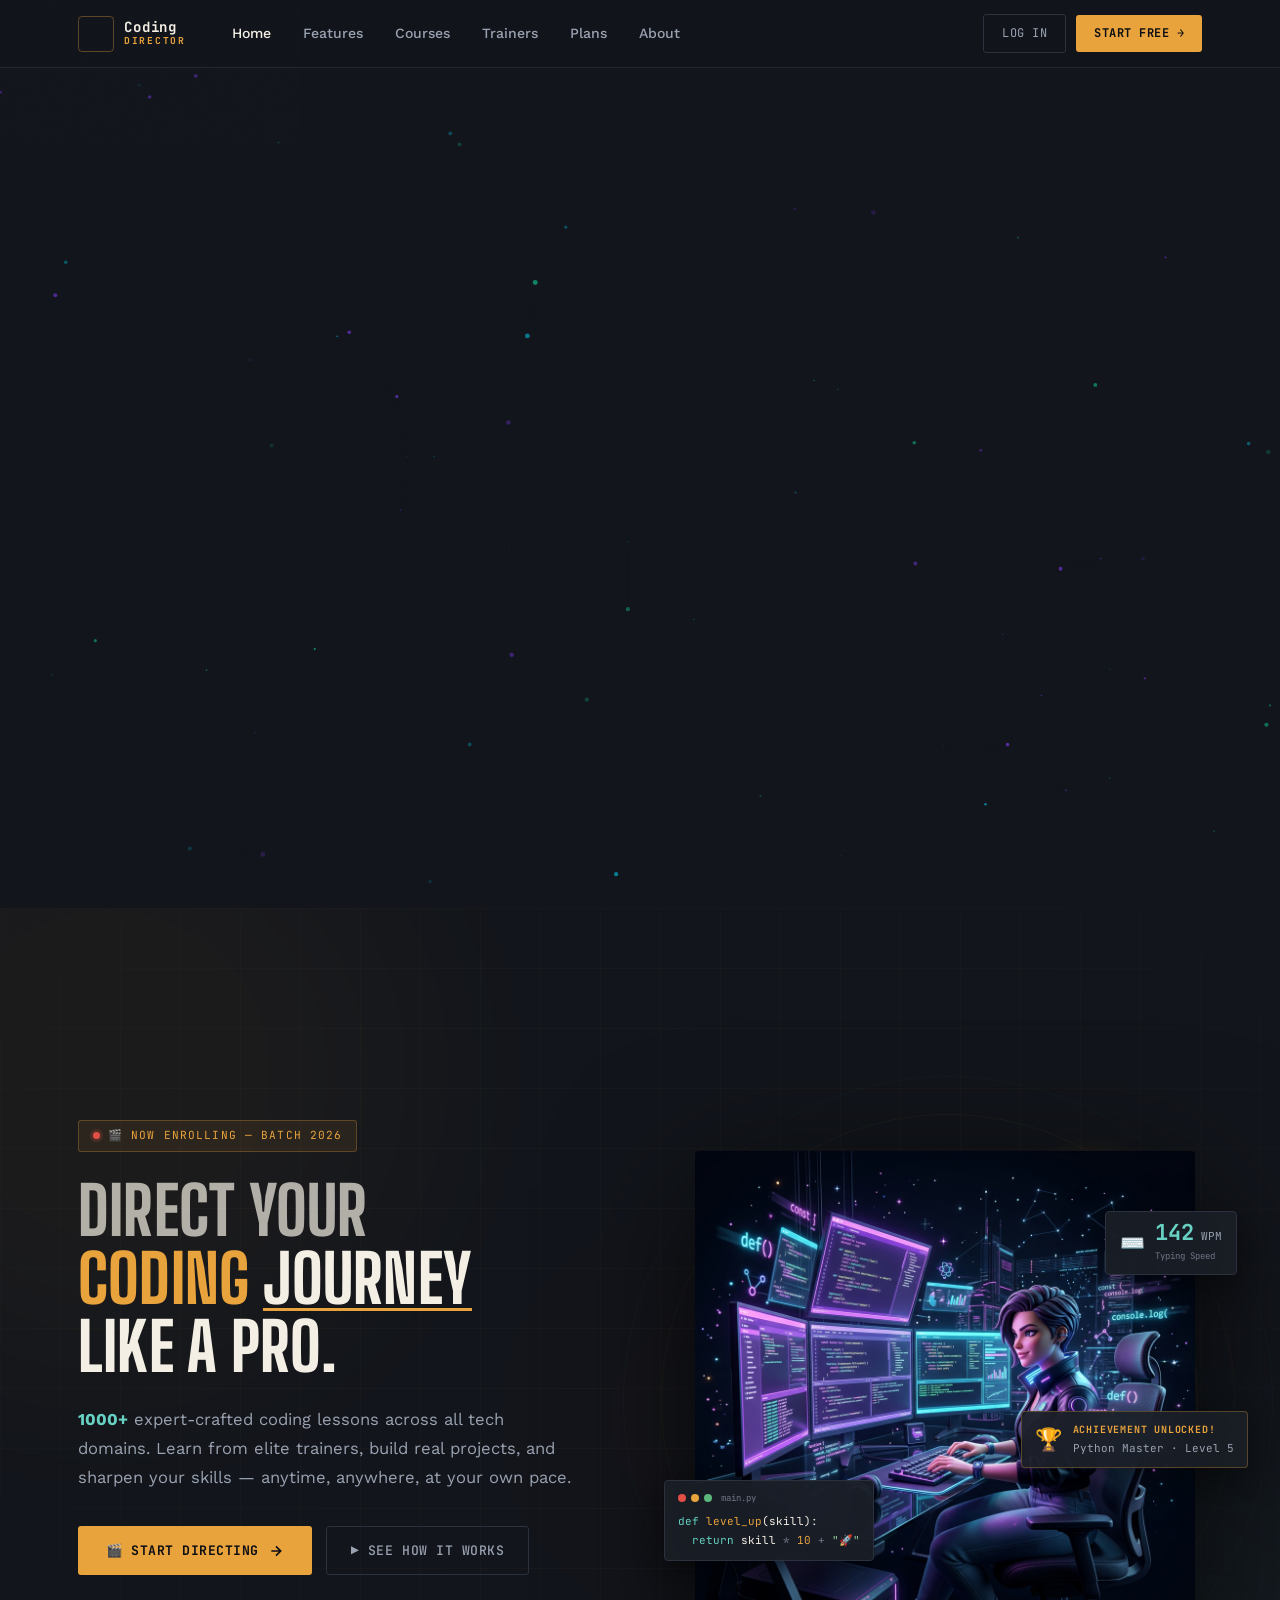
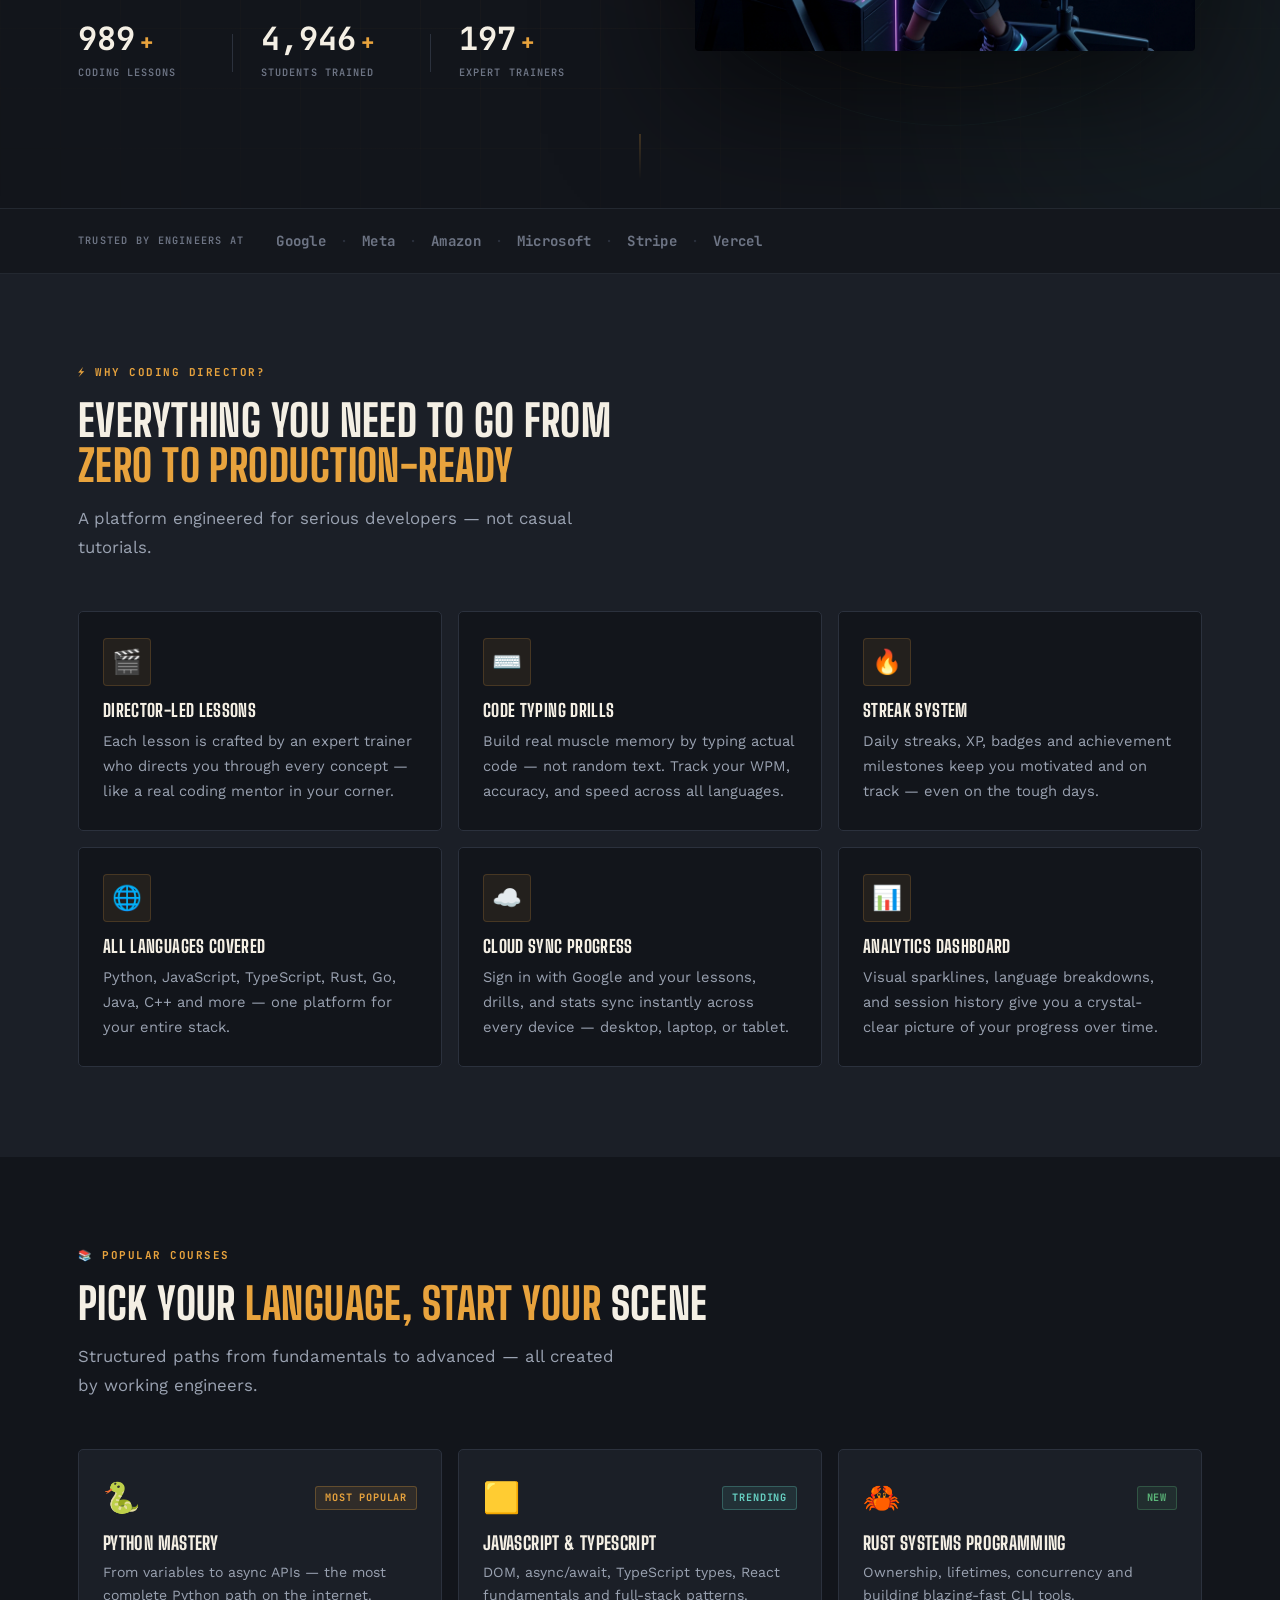
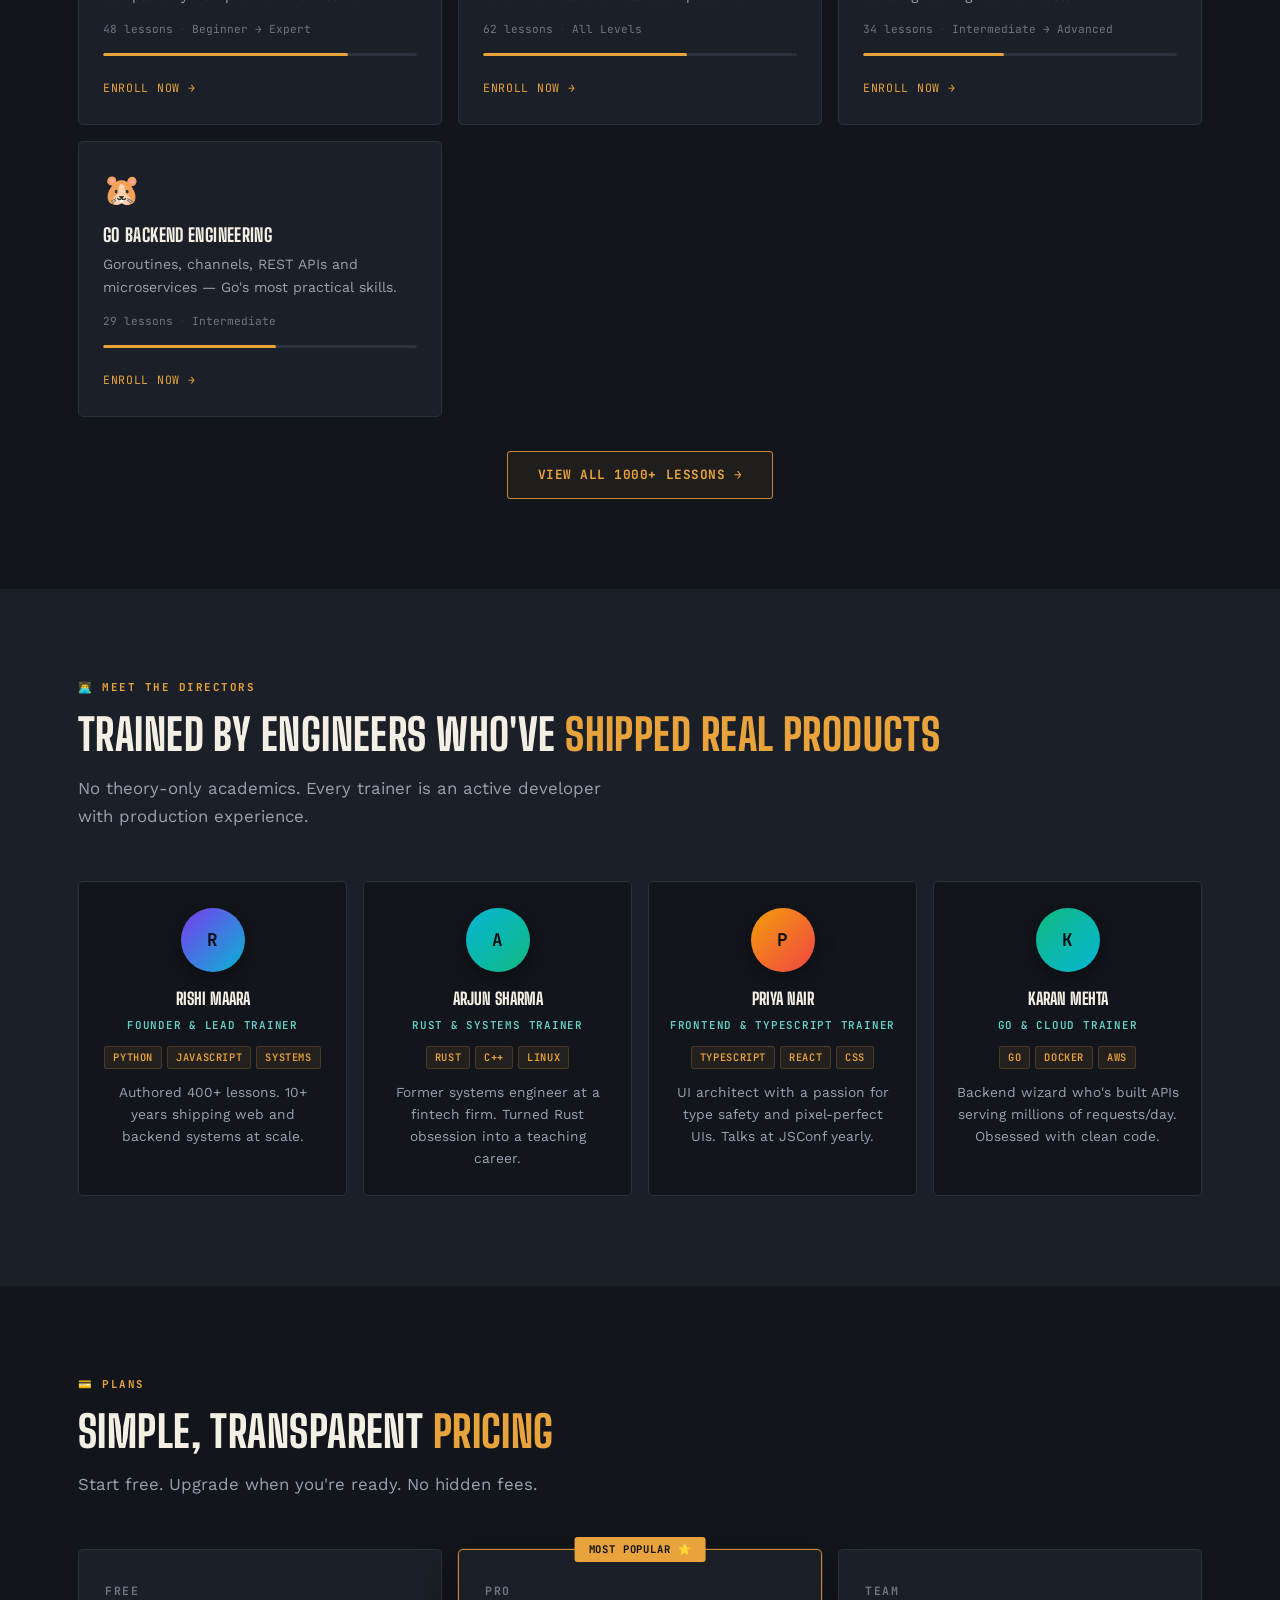
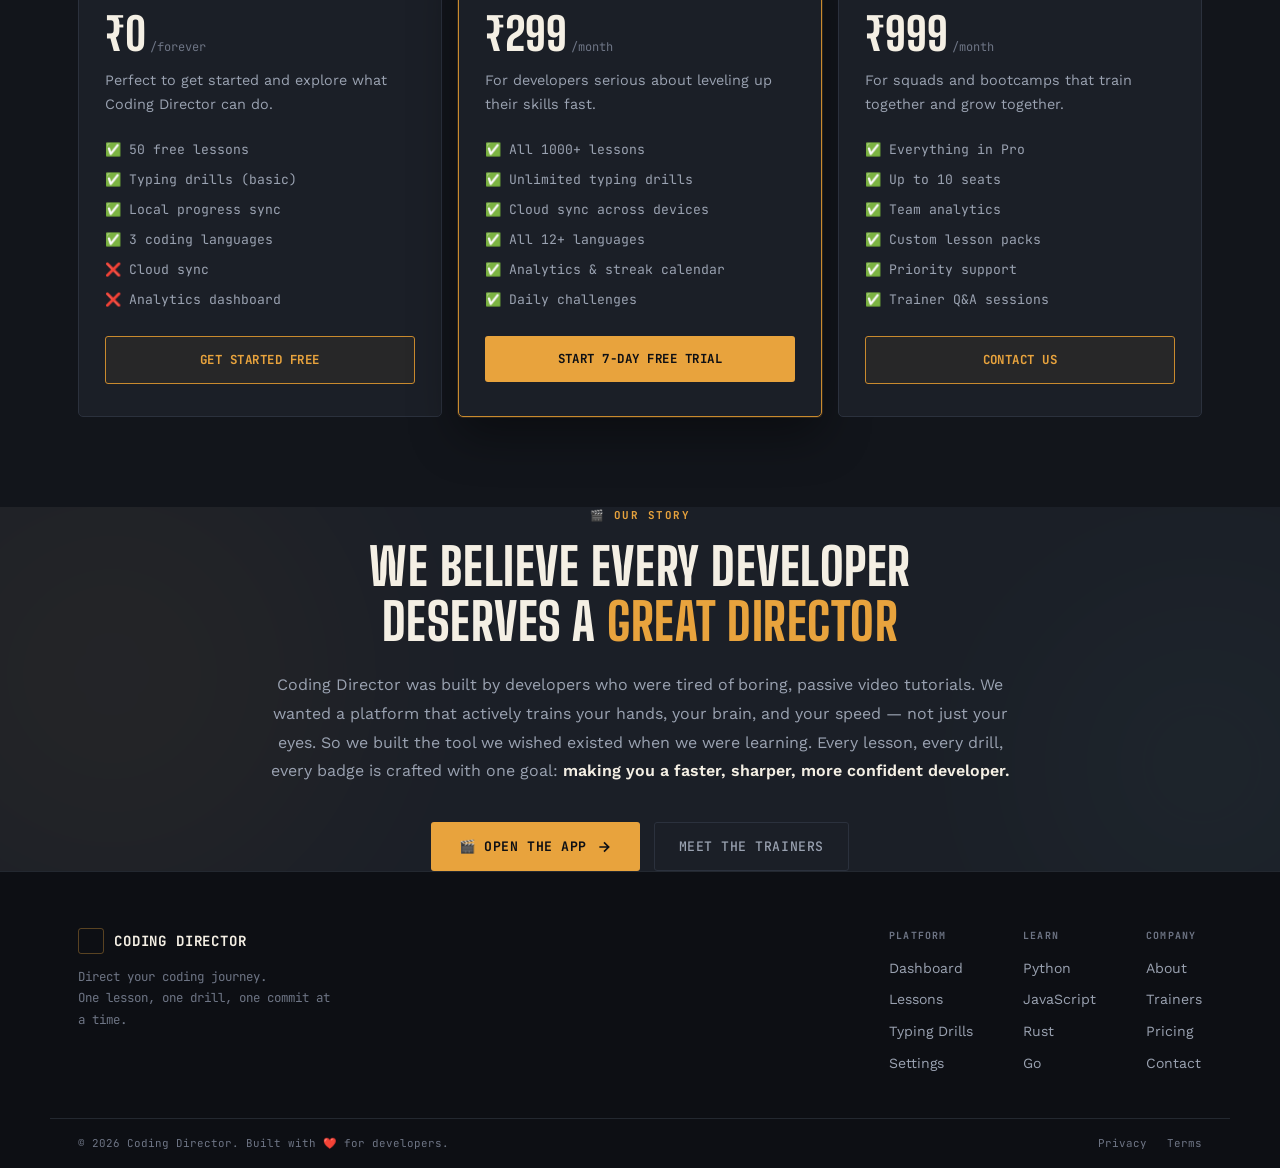
==== commit 6f0c8ede: "Apply cinema design theme across all pages + restructure routing" ====
--- a/landing.html
+++ b/landing.html
@@ -3,7 +3,7 @@
 <head>
   <meta charset="UTF-8">
   <meta name="viewport" content="width=device-width, initial-scale=1.0">
-  <title>Coding Director — Direct Your Coding Journey</title>
+  <title>Coding Director — Train Your Hands, Not Just Your Eyes</title>
   <meta name="description" content="Learn to code with elite trainers. 1000+ coding lessons, typing drills, and real-world projects. Coding Director is where developers level up.">
   <!-- Favicon -->
   <link rel="icon" type="image/svg+xml" href="favicon.svg">
@@ -14,16 +14,22 @@
   <meta property="og:description" content="Learn to code with elite trainers. 1000+ coding lessons, typing drills, and real-world projects.">
   <meta property="og:type" content="website">
   <meta property="og:image" content="hero.png">
-  <meta name="theme-color" content="#7c3aed">
+  <meta name="theme-color" content="#e8a33d">
   <meta name="twitter:card" content="summary_large_image">
   <meta name="twitter:title" content="Coding Director">
   <meta name="twitter:description" content="Direct your coding journey. 1000+ lessons, typing drills, expert trainers.">
   <link rel="preconnect" href="https://fonts.googleapis.com">
   <link rel="preconnect" href="https://fonts.gstatic.com" crossorigin>
-  <link href="https://fonts.googleapis.com/css2?family=Inter:wght@300;400;500;600;700;800;900&family=JetBrains+Mono:wght@400;500;700&family=Outfit:wght@300;400;600;700;800;900&display=swap" rel="stylesheet">
+  <link href="https://fonts.googleapis.com/css2?family=Big+Shoulders+Display:wght@600;700;800;900&family=JetBrains+Mono:wght@400;500;600;700&family=Work+Sans:wght@400;500;600;700&display=swap" rel="stylesheet">
   <link rel="stylesheet" href="landing.css">
 </head>
 <body>
+
+  <!-- ===== FILM GRAIN OVERLAY ===== -->
+  <svg class="grain" xmlns="http://www.w3.org/2000/svg" aria-hidden="true">
+    <filter id="grain"><feTurbulence type="fractalNoise" baseFrequency="0.85" numOctaves="2" stitchTiles="stitch"/></filter>
+    <rect width="100%" height="100%" filter="url(#grain)"/>
+  </svg>
 
   <!-- ===== PARTICLE CANVAS ===== -->
   <canvas id="particle-canvas" aria-hidden="true"></canvas>
@@ -59,11 +65,8 @@
 
       <!-- CTA -->
       <div class="nav-actions">
-        <a href="index.html" class="btn-nav-login" id="btn-nav-login">Log In</a>
-        <a href="index.html" class="btn-nav-signup" id="btn-nav-signup">
-          Start Free
-          <svg width="14" height="14" viewBox="0 0 24 24" fill="none" stroke="currentColor" stroke-width="2.5"><path d="M5 12h14M12 5l7 7-7 7"/></svg>
-        </a>
+        <a href="app.html" class="btn-nav-login" id="btn-nav-login">Log In</a>
+        <a href="app.html" class="btn-nav-signup" id="btn-nav-signup">Start Free →</a>
       </div>
 
       <!-- Mobile hamburger -->
@@ -118,7 +121,7 @@
 
         <!-- CTA buttons -->
         <div class="hero-ctas">
-          <a href="index.html" class="btn-hero-primary" id="hero-cta-start">
+          <a href="app.html" class="btn-hero-primary" id="hero-cta-start">
             <span>🎬 Start Directing</span>
             <svg width="16" height="16" viewBox="0 0 24 24" fill="none" stroke="currentColor" stroke-width="2.5"><path d="M5 12h14M12 5l7 7-7 7"/></svg>
           </a>
@@ -303,7 +306,7 @@
             <span>Beginner → Expert</span>
           </div>
           <div class="course-progress-bar"><div class="course-progress-fill" style="width:78%"></div></div>
-          <a href="index.html" class="course-cta" id="course-py-cta">Enroll Now →</a>
+          <a href="app.html" class="course-cta" id="course-py-cta">Enroll Now →</a>
         </div>
 
         <div class="course-card stagger" id="course-js">
@@ -319,7 +322,7 @@
             <span>All Levels</span>
           </div>
           <div class="course-progress-bar"><div class="course-progress-fill" style="width:65%"></div></div>
-          <a href="index.html" class="course-cta" id="course-js-cta">Enroll Now →</a>
+          <a href="app.html" class="course-cta" id="course-js-cta">Enroll Now →</a>
         </div>
 
         <div class="course-card stagger" id="course-rust">
@@ -335,7 +338,7 @@
             <span>Intermediate → Advanced</span>
           </div>
           <div class="course-progress-bar"><div class="course-progress-fill" style="width:45%"></div></div>
-          <a href="index.html" class="course-cta" id="course-rust-cta">Enroll Now →</a>
+          <a href="app.html" class="course-cta" id="course-rust-cta">Enroll Now →</a>
         </div>
 
         <div class="course-card stagger" id="course-go">
@@ -350,13 +353,13 @@
             <span>Intermediate</span>
           </div>
           <div class="course-progress-bar"><div class="course-progress-fill" style="width:55%"></div></div>
-          <a href="index.html" class="course-cta" id="course-go-cta">Enroll Now →</a>
+          <a href="app.html" class="course-cta" id="course-go-cta">Enroll Now →</a>
         </div>
 
       </div>
 
       <div class="courses-cta-row">
-        <a href="index.html" class="btn-all-courses" id="btn-all-courses">View All 1000+ Lessons →</a>
+        <a href="app.html" class="btn-all-courses" id="btn-all-courses">View All 1000+ Lessons →</a>
       </div>
     </div>
   </section>
@@ -445,7 +448,7 @@
             <li>❌ Cloud sync</li>
             <li>❌ Analytics dashboard</li>
           </ul>
-          <a href="index.html" class="plan-cta plan-cta-outline" id="plan-free-cta">Get Started Free</a>
+          <a href="app.html" class="plan-cta plan-cta-outline" id="plan-free-cta">Get Started Free</a>
         </div>
 
         <div class="pricing-card featured stagger" id="plan-pro">
@@ -461,7 +464,7 @@
             <li>✅ Analytics & streak calendar</li>
             <li>✅ Daily challenges</li>
           </ul>
-          <a href="index.html" class="plan-cta plan-cta-primary" id="plan-pro-cta">Start 7-day Free Trial</a>
+          <a href="app.html" class="plan-cta plan-cta-primary" id="plan-pro-cta">Start 7-day Free Trial</a>
         </div>
 
         <div class="pricing-card stagger" id="plan-team">
@@ -476,7 +479,7 @@
             <li>✅ Priority support</li>
             <li>✅ Trainer Q&A sessions</li>
           </ul>
-          <a href="index.html" class="plan-cta plan-cta-outline" id="plan-team-cta">Contact Us</a>
+          <a href="app.html" class="plan-cta plan-cta-outline" id="plan-team-cta">Contact Us</a>
         </div>
 
       </div>
@@ -501,7 +504,7 @@
         Every lesson, every drill, every badge is crafted with one goal: <em>making you a faster, sharper, more confident developer.</em>
       </p>
       <div class="about-cta-btns">
-        <a href="index.html" class="btn-hero-primary" id="about-cta-app">
+        <a href="app.html" class="btn-hero-primary" id="about-cta-app">
           <span>🎬 Open the App</span>
           <svg width="16" height="16" viewBox="0 0 24 24" fill="none" stroke="currentColor" stroke-width="2.5"><path d="M5 12h14M12 5l7 7-7 7"/></svg>
         </a>
@@ -530,17 +533,17 @@
       <div class="footer-links">
         <div class="footer-col">
           <h5 class="footer-col-title">Platform</h5>
-          <a href="index.html" class="footer-link">Dashboard</a>
-          <a href="index.html" class="footer-link">Lessons</a>
-          <a href="index.html" class="footer-link">Typing Drills</a>
-          <a href="index.html" class="footer-link">Settings</a>
+          <a href="app.html" class="footer-link">Dashboard</a>
+          <a href="app.html" class="footer-link">Lessons</a>
+          <a href="app.html" class="footer-link">Typing Drills</a>
+          <a href="app.html" class="footer-link">Settings</a>
         </div>
         <div class="footer-col">
           <h5 class="footer-col-title">Learn</h5>
-          <a href="index.html" class="footer-link">Python</a>
-          <a href="index.html" class="footer-link">JavaScript</a>
-          <a href="index.html" class="footer-link">Rust</a>
-          <a href="index.html" class="footer-link">Go</a>
+          <a href="app.html" class="footer-link">Python</a>
+          <a href="app.html" class="footer-link">JavaScript</a>
+          <a href="app.html" class="footer-link">Rust</a>
+          <a href="app.html" class="footer-link">Go</a>
         </div>
         <div class="footer-col">
           <h5 class="footer-col-title">Company</h5>
--- a/landing.css
+++ b/landing.css
@@ -1,149 +1,205 @@
 /* =============================================
-   CODING DIRECTOR — Landing Page Styles
+   CODING DIRECTOR — Landing Page
+   Cinema / film-director design system
    ============================================= */
 
-@import url('https://fonts.googleapis.com/css2?family=Outfit:wght@300;400;600;700;800;900&display=swap');
-
-/* ===== CSS VARIABLES ===== */
+/* ===== TOKENS ===== */
 :root {
-  --bg-base: #080810;
-  --bg-surface: #0f0f1a;
-  --bg-card: #12121f;
-  --bg-card-hover: #181828;
-  --accent-purple: #7c3aed;
-  --accent-cyan: #06b6d4;
-  --accent-green: #10b981;
-  --accent-amber: #f59e0b;
-  --accent-pink: #ec4899;
-  --glow-purple: rgba(124, 58, 237, 0.35);
-  --glow-cyan: rgba(6, 182, 212, 0.3);
-  --text-primary: #f1f5f9;
-  --text-secondary: #94a3b8;
-  --text-muted: #475569;
-  --border: rgba(255,255,255,0.07);
-  --border-hover: rgba(124,58,237,0.5);
-  --radius-sm: 8px;
-  --radius-md: 12px;
-  --radius-lg: 18px;
-  --radius-xl: 28px;
-  --transition: 0.25s cubic-bezier(0.4, 0, 0.2, 1);
-  --font-ui: 'Outfit', 'Inter', -apple-system, sans-serif;
-  --font-code: 'JetBrains Mono', 'Fira Code', monospace;
-  --navbar-h: 72px;
+  --ink:       #12151b;
+  --ink-2:     #0d0f14;
+  --panel:     #1b1f27;
+  --panel-2:   #20252f;
+  --rule:      #2b313d;
+  --rule-soft: #232830;
+  --paper:     #f4efe4;
+  --muted:     #9aa2b1;
+  --muted-dim: #6e7585;
+  --amber:     #e8a33d;
+  --amber-dim: #c98a2e;
+  --cyan:      #67d2c4;
+  --red:       #e14f45;
+
+  --display: 'Big Shoulders Display', sans-serif;
+  --mono:    'JetBrains Mono', monospace;
+  --body:    'Work Sans', sans-serif;
+
+  --container: 1180px;
+  --navbar-h:  68px;
+  --radius:    5px;
+  --transition: 0.18s ease;
 }
 
 /* ===== RESET ===== */
 *, *::before, *::after { margin: 0; padding: 0; box-sizing: border-box; }
 html { font-size: 16px; scroll-behavior: smooth; }
 body {
-  font-family: var(--font-ui);
-  background: var(--bg-base);
-  color: var(--text-primary);
+  font-family: var(--body);
+  background: var(--ink);
+  color: var(--paper);
   line-height: 1.6;
   overflow-x: hidden;
+  -webkit-font-smoothing: antialiased;
 }
 a { text-decoration: none; color: inherit; }
 img { max-width: 100%; display: block; }
+ul { list-style: none; }
+:focus-visible { outline: 2px solid var(--amber); outline-offset: 3px; }
 
 /* ===== SCROLLBAR ===== */
 ::-webkit-scrollbar { width: 5px; }
 ::-webkit-scrollbar-track { background: transparent; }
-::-webkit-scrollbar-thumb { background: var(--border); border-radius: 99px; }
-::-webkit-scrollbar-thumb:hover { background: var(--accent-purple); }
-
-/* ===== PARTICLE CANVAS ===== */
-#particle-canvas {
-  position: fixed; inset: 0;
-  pointer-events: none; z-index: 0;
-  opacity: 0.45;
-}
+::-webkit-scrollbar-thumb { background: var(--rule); border-radius: 99px; }
+::-webkit-scrollbar-thumb:hover { background: var(--amber); }
+
+/* ===== FILM GRAIN ===== */
+.grain {
+  position: fixed; inset: 0; pointer-events: none; z-index: 999;
+  opacity: .035; mix-blend-mode: overlay;
+}
+
+/* ===== SPROCKET DIVIDER ===== */
+.sprocket {
+  height: 14px;
+  background-image: radial-gradient(circle, var(--ink) 2.4px, transparent 2.5px);
+  background-size: 22px 14px;
+  background-position: center;
+  opacity: .55;
+}
+.sprocket.on-panel {
+  background-image: radial-gradient(circle, var(--panel) 2.4px, transparent 2.5px);
+}
+
+/* ===== WRAP ===== */
+.wrap { max-width: var(--container); margin: 0 auto; padding: 0 28px; }
+
+/* ===== TYPE HELPERS ===== */
+.eyebrow {
+  font-family: var(--mono);
+  font-size: .72rem;
+  letter-spacing: .14em;
+  text-transform: uppercase;
+  color: var(--amber);
+  display: flex; align-items: center; gap: .55em;
+  margin-bottom: 18px;
+}
+.eyebrow .dot {
+  width: 7px; height: 7px; border-radius: 50%;
+  background: var(--red);
+  box-shadow: 0 0 0 3px rgba(225,79,69,.18);
+  animation: pulse-rec 2.4s ease-in-out infinite;
+}
+.eyebrow.muted { color: var(--muted); }
+.eyebrow.muted .dot { background: var(--muted-dim); box-shadow: none; animation: none; }
+
+h1, h2, h3 {
+  font-family: var(--display);
+  text-transform: uppercase;
+  font-weight: 800;
+  letter-spacing: .01em;
+  line-height: 1.02;
+}
+h2 { font-size: clamp(2rem, 3.6vw, 3.1rem); margin-bottom: 20px; }
+h3 { font-size: 1.32rem; letter-spacing: .02em; margin-bottom: 10px; }
+
+.lede { font-size: 1.08rem; color: var(--muted); max-width: 540px; }
+.accent { color: var(--amber); }
+.accent-cyan { color: var(--cyan); }
+
+/* ===== BUTTONS ===== */
+.btn {
+  font-family: var(--mono);
+  font-size: .82rem;
+  letter-spacing: .04em;
+  text-transform: uppercase;
+  padding: 14px 26px;
+  border-radius: 3px;
+  display: inline-flex; align-items: center; gap: .5em;
+  transition: transform var(--transition), background var(--transition), border-color var(--transition);
+  border: 1px solid transparent;
+  cursor: pointer;
+}
+.btn-primary { background: var(--amber); color: var(--ink-2); font-weight: 700; }
+.btn-primary:hover { background: #f2b454; transform: translateY(-1px); }
+.btn-ghost { border-color: var(--rule); color: var(--paper); background: transparent; }
+.btn-ghost:hover { border-color: var(--amber); color: var(--amber); transform: translateY(-1px); }
+.btn-row { display: flex; gap: 14px; flex-wrap: wrap; }
 
 /* ================================================================
    NAVBAR
    ================================================================ */
 .navbar {
-  position: fixed; top: 0; left: 0; right: 0; z-index: 1000;
+  position: fixed; top: 0; left: 0; right: 0; z-index: 500;
   height: var(--navbar-h);
-  background: rgba(8,8,16,0.7);
-  backdrop-filter: blur(20px) saturate(1.5);
-  border-bottom: 1px solid var(--border);
-  transition: background var(--transition), box-shadow var(--transition);
+  background: rgba(18,21,27,.88);
+  backdrop-filter: blur(10px);
+  border-bottom: 1px solid var(--rule-soft);
+  transition: background var(--transition);
 }
 .navbar.scrolled {
-  background: rgba(8,8,16,0.92);
-  box-shadow: 0 8px 40px rgba(0,0,0,0.5);
+  background: rgba(13,15,20,.96);
+  box-shadow: 0 4px 24px rgba(0,0,0,.5);
 }
 
 .nav-container {
-  max-width: 1280px; margin: 0 auto;
+  max-width: var(--container); margin: 0 auto;
   display: flex; align-items: center; gap: 32px;
   padding: 0 28px; height: 100%;
 }
 
 /* Brand */
-.nav-brand {
-  display: flex; align-items: center; gap: 10px;
-  text-decoration: none; flex-shrink: 0;
-}
+.nav-brand { display: flex; align-items: center; gap: 10px; flex-shrink: 0; }
 .nav-logo-icon {
-  width: 38px; height: 38px; border-radius: 10px;
+  width: 36px; height: 36px; border-radius: 4px;
   overflow: hidden; flex-shrink: 0;
-  border: 1.5px solid rgba(124,58,237,0.4);
-  box-shadow: 0 0 18px rgba(124,58,237,0.35);
-  background: linear-gradient(135deg, #7c3aed22, #06b6d422);
-}
-.nav-logo-icon.small { width: 28px; height: 28px; border-radius: 7px; }
+  border: 1px solid rgba(232,163,61,.35);
+}
+.nav-logo-icon.small { width: 26px; height: 26px; border-radius: 3px; }
 .nav-logo-icon video { width: 100%; height: 100%; object-fit: cover; }
 
 .nav-brand-text { display: flex; flex-direction: column; line-height: 1.1; }
-.nav-brand-name { font-size: 14px; font-weight: 700; color: var(--text-primary); }
+.nav-brand-name { font-family: var(--mono); font-size: .88rem; font-weight: 700; color: var(--paper); letter-spacing: .06em; }
 .nav-brand-dir {
-  font-size: 9px; font-weight: 800; letter-spacing: 0.18em; text-transform: uppercase;
-  background: linear-gradient(90deg, #7c3aed, #06b6d4);
-  -webkit-background-clip: text; -webkit-text-fill-color: transparent;
+  font-family: var(--mono); font-size: .6rem; font-weight: 700;
+  letter-spacing: .18em; text-transform: uppercase; color: var(--amber);
 }
 
 /* Links */
-.nav-links {
-  display: flex; align-items: center; gap: 4px; flex: 1;
-}
+.nav-links { display: flex; align-items: center; gap: 4px; flex: 1; }
 .nav-link {
-  padding: 7px 14px; border-radius: var(--radius-sm);
-  font-size: 14px; font-weight: 500; color: var(--text-secondary);
-  transition: all var(--transition);
-}
-.nav-link:hover, .nav-link.active { color: var(--text-primary); background: rgba(255,255,255,0.05); }
-.nav-link.active { color: #c4b5fd; }
+  font-size: .88rem; color: var(--muted); font-weight: 500;
+  padding: 7px 14px; border-radius: 3px;
+  transition: color var(--transition);
+}
+.nav-link:hover, .nav-link.active { color: var(--paper); }
 
 /* Actions */
 .nav-actions { display: flex; align-items: center; gap: 10px; flex-shrink: 0; }
 .btn-nav-login {
-  padding: 9px 18px; border-radius: var(--radius-md);
-  font-size: 14px; font-weight: 600; color: var(--text-secondary);
-  border: 1px solid var(--border);
+  padding: 9px 18px; border-radius: 3px;
+  font-family: var(--mono); font-size: .75rem; letter-spacing: .04em; text-transform: uppercase;
+  color: var(--muted); border: 1px solid var(--rule);
   transition: all var(--transition);
 }
-.btn-nav-login:hover { color: var(--text-primary); border-color: rgba(124,58,237,0.4); background: rgba(124,58,237,0.06); }
+.btn-nav-login:hover { color: var(--paper); border-color: var(--amber-dim); }
 
 .btn-nav-signup {
   display: flex; align-items: center; gap: 7px;
-  padding: 9px 20px; border-radius: var(--radius-md); border: none;
-  background: linear-gradient(135deg, #7c3aed, #6d28d9);
-  color: white; font-size: 14px; font-weight: 700;
-  box-shadow: 0 4px 18px rgba(124,58,237,0.45);
-  transition: all var(--transition);
-}
-.btn-nav-signup:hover { transform: translateY(-1px); box-shadow: 0 6px 26px rgba(124,58,237,0.6); }
+  padding: 9px 18px; border-radius: 3px;
+  background: var(--amber); color: var(--ink-2);
+  font-family: var(--mono); font-size: .75rem; font-weight: 700;
+  letter-spacing: .04em; text-transform: uppercase;
+  transition: all var(--transition); border: none;
+}
+.btn-nav-signup:hover { background: #f2b454; transform: translateY(-1px); }
 
 /* Mobile hamburger */
 .hamburger {
   display: none; flex-direction: column; gap: 5px;
-  background: none; border: none; cursor: pointer; padding: 6px;
-  margin-left: auto;
+  background: none; border: none; cursor: pointer; padding: 6px; margin-left: auto;
 }
 .hamburger span {
   display: block; width: 22px; height: 2px;
-  background: var(--text-secondary); border-radius: 99px;
+  background: var(--muted); border-radius: 99px;
   transition: all var(--transition);
 }
 
@@ -151,587 +207,532 @@
    HERO
    ================================================================ */
 .hero {
-  position: relative; min-height: 100vh;
-  display: flex; flex-direction: column;
-  padding-top: var(--navbar-h);
-  overflow: hidden;
-}
-
-/* Orbs */
+  position: relative; padding-top: var(--navbar-h);
+  min-height: 100vh; overflow: hidden;
+}
+
+/* film-strip grid lines */
+.hero-grid {
+  position: absolute; inset: 0; pointer-events: none; z-index: 1;
+  background-image:
+    linear-gradient(rgba(232,163,61,.03) 1px, transparent 1px),
+    linear-gradient(90deg, rgba(232,163,61,.03) 1px, transparent 1px);
+  background-size: 60px 60px;
+  mask-image: radial-gradient(ellipse 80% 80% at 50% 40%, black 40%, transparent 100%);
+}
+
+/* dark orbs */
 .hero-orbs { position: absolute; inset: 0; pointer-events: none; z-index: 1; }
 .orb {
   position: absolute; border-radius: 50%;
-  filter: blur(90px); animation: orbFloat 28s ease-in-out infinite;
-}
-.orb-1 { width: 700px; height: 700px; background: #7c3aed; opacity: 0.12; top: -20%; left: -18%; animation-duration: 32s; }
-.orb-2 { width: 560px; height: 560px; background: #06b6d4; opacity: 0.09; bottom: -15%; right: -12%; animation-duration: 38s; animation-delay: -14s; }
-.orb-3 { width: 350px; height: 350px; background: #10b981; opacity: 0.07; top: 40%; left: 42%; animation-duration: 22s; animation-delay: -8s; }
+  filter: blur(100px); animation: orbFloat 30s ease-in-out infinite;
+}
+.orb-1 { width: 600px; height: 600px; background: var(--amber); opacity: .045; top: -15%; left: -15%; animation-duration: 34s; }
+.orb-2 { width: 460px; height: 460px; background: var(--cyan);  opacity: .035; bottom: -12%; right: -10%; animation-duration: 40s; animation-delay: -14s; }
+.orb-3 { width: 300px; height: 300px; background: var(--red);   opacity: .025; top: 40%;  left: 44%; animation-duration: 24s; animation-delay: -8s; }
 
 @keyframes orbFloat {
   0%   { transform: translate(0,0) scale(1); }
-  25%  { transform: translate(30px,-40px) scale(1.04); }
-  50%  { transform: translate(-20px, 25px) scale(0.96); }
-  75%  { transform: translate(16px,-16px) scale(1.02); }
+  25%  { transform: translate(28px,-36px) scale(1.04); }
+  50%  { transform: translate(-18px,22px) scale(0.96); }
+  75%  { transform: translate(14px,-14px) scale(1.02); }
   100% { transform: translate(0,0) scale(1); }
-}
-
-/* Grid */
-.hero-grid {
-  position: absolute; inset: 0; pointer-events: none; z-index: 1;
-  background-image:
-    linear-gradient(rgba(124,58,237,0.04) 1px, transparent 1px),
-    linear-gradient(90deg, rgba(124,58,237,0.04) 1px, transparent 1px);
-  background-size: 60px 60px;
-  mask-image: radial-gradient(ellipse 80% 80% at 50% 50%, black 40%, transparent 100%);
 }
 
 /* Container */
 .hero-container {
   position: relative; z-index: 2;
-  max-width: 1280px; margin: 0 auto;
-  display: grid; grid-template-columns: 1fr 1fr;
-  align-items: center; gap: 40px;
-  padding: 60px 28px 40px;
+  max-width: var(--container); margin: 0 auto;
+  display: grid; grid-template-columns: 1.05fr .95fr;
+  align-items: center; gap: 56px;
+  padding: 68px 28px 50px;
   min-height: calc(100vh - var(--navbar-h));
 }
 
 /* Content */
-.hero-content { display: flex; flex-direction: column; gap: 0; }
+.hero-content { display: flex; flex-direction: column; }
 
 .hero-badge {
   display: inline-flex; align-items: center; gap: 8px;
-  padding: 7px 16px; border-radius: 99px;
-  background: rgba(124,58,237,0.1); border: 1px solid rgba(124,58,237,0.3);
-  font-size: 13px; font-weight: 600; color: #c4b5fd;
-  margin-bottom: 28px; width: fit-content;
-  animation: badgePop 0.6s cubic-bezier(0.34,1.56,0.64,1) 0.1s both;
+  padding: 6px 14px;
+  background: rgba(232,163,61,.08); border: 1px solid rgba(232,163,61,.28);
+  border-radius: 3px;
+  font-family: var(--mono); font-size: .7rem; letter-spacing: .1em; text-transform: uppercase;
+  color: var(--amber);
+  margin-bottom: 26px; width: fit-content;
+  animation: badgePop .6s cubic-bezier(.34,1.56,.64,1) .1s both;
 }
 .badge-dot {
   width: 7px; height: 7px; border-radius: 50%;
-  background: var(--accent-purple);
-  box-shadow: 0 0 8px rgba(124,58,237,0.8);
-  animation: dotPulse 2s ease-in-out infinite;
-}
-@keyframes dotPulse { 0%,100%{ opacity:1; } 50%{ opacity:0.4; } }
-@keyframes badgePop { from{ opacity:0; transform:scale(0.85) translateY(10px); } to{ opacity:1; transform:scale(1) translateY(0); } }
+  background: var(--red);
+  box-shadow: 0 0 0 3px rgba(225,79,69,.18);
+  animation: pulse-rec 2.4s ease-in-out infinite;
+}
+@keyframes badgePop { from{ opacity:0; transform:scale(.85) translateY(10px); } to{ opacity:1; transform:scale(1) translateY(0); } }
 
 .hero-headline {
   display: flex; flex-direction: column;
-  margin-bottom: 22px;
-}
-.hero-line-1, .hero-line-2, .hero-line-3 {
-  font-size: clamp(38px, 5.5vw, 68px);
-  font-weight: 900; line-height: 1.05;
-  letter-spacing: -0.03em;
-}
-.hero-line-1 { color: rgba(241,245,249,0.75); animation: slideUp 0.7s ease 0.2s both; }
-.hero-line-2 { display: flex; align-items: baseline; gap: 16px; animation: slideUp 0.7s ease 0.35s both; }
-.hero-line-3 { color: var(--text-primary); animation: slideUp 0.7s ease 0.5s both; }
-@keyframes slideUp { from{ opacity:0; transform:translateY(30px); } to{ opacity:1; transform:translateY(0); } }
-
-.gradient-word {
-  background: linear-gradient(135deg, #a78bfa 0%, #06b6d4 60%, #10b981 100%);
-  -webkit-background-clip: text; -webkit-text-fill-color: transparent;
-}
-
-.headline-underline { position: relative; display: inline-block; }
+  margin-bottom: 24px;
+}
+.hero-line-1 {
+  font-family: var(--display); text-transform: uppercase; font-weight: 800;
+  font-size: clamp(2.4rem, 5.2vw, 4.5rem); line-height: 1.02;
+  color: rgba(244,239,228,.7);
+  animation: slideUp .7s ease .2s both;
+}
+.hero-line-2 {
+  font-family: var(--display); text-transform: uppercase; font-weight: 800;
+  font-size: clamp(2.4rem, 5.2vw, 4.5rem); line-height: 1.02;
+  display: flex; align-items: baseline; gap: 14px;
+  animation: slideUp .7s ease .35s both;
+}
+.hero-line-3 {
+  font-family: var(--display); text-transform: uppercase; font-weight: 800;
+  font-size: clamp(2.4rem, 5.2vw, 4.5rem); line-height: 1.02;
+  color: var(--paper);
+  animation: slideUp .7s ease .5s both;
+}
+@keyframes slideUp { from{ opacity:0; transform:translateY(24px); } to{ opacity:1; transform:translateY(0); } }
+
+.gradient-word { color: var(--amber); }
+.headline-underline {
+  position: relative; display: inline-block;
+}
 .headline-underline::after {
   content: '';
-  position: absolute; bottom: 2px; left: 0; right: 0; height: 4px;
-  background: linear-gradient(90deg, #7c3aed, #06b6d4);
-  border-radius: 99px;
-  animation: underlineExpand 0.8s ease 0.9s both;
-}
-@keyframes underlineExpand { from{width:0;} to{width:100%;} }
+  position: absolute; bottom: 2px; left: 0; right: 0; height: 3px;
+  background: var(--amber);
+  animation: underlineExpand .8s ease .9s both;
+}
+@keyframes underlineExpand { from{ width:0; } to{ width:100%; } }
 
 .hero-sub {
-  font-size: clamp(15px, 1.4vw, 17px);
-  color: var(--text-secondary); line-height: 1.75;
-  max-width: 520px; margin-bottom: 36px;
-  animation: slideUp 0.7s ease 0.65s both;
-}
-.hero-sub strong { color: var(--accent-cyan); font-weight: 700; }
+  font-size: clamp(15px, 1.3vw, 17px);
+  color: var(--muted); line-height: 1.75;
+  max-width: 500px; margin-bottom: 34px;
+  animation: slideUp .7s ease .65s both;
+}
+.hero-sub strong { color: var(--cyan); font-weight: 700; }
 
 /* CTA buttons */
 .hero-ctas {
   display: flex; align-items: center; gap: 14px; margin-bottom: 48px;
-  animation: slideUp 0.7s ease 0.8s both;
-}
-
+  animation: slideUp .7s ease .8s both;
+}
 .btn-hero-primary {
   display: inline-flex; align-items: center; gap: 9px;
-  padding: 15px 30px; border-radius: var(--radius-lg); border: none;
-  background: linear-gradient(135deg, #7c3aed 0%, #6d28d9 55%, #5b21b6 100%);
-  color: white; font-size: 16px; font-weight: 700; font-family: var(--font-ui);
-  cursor: pointer; box-shadow: 0 6px 28px rgba(124,58,237,0.5);
-  transition: all var(--transition); position: relative; overflow: hidden;
-}
-.btn-hero-primary::before {
-  content: ''; position: absolute; inset: 0;
-  background: linear-gradient(135deg, rgba(255,255,255,0.12), transparent);
-  opacity: 0; transition: opacity var(--transition);
-}
-.btn-hero-primary:hover { transform: translateY(-2px); box-shadow: 0 10px 40px rgba(124,58,237,0.65); }
-.btn-hero-primary:hover::before { opacity: 1; }
-.btn-hero-primary:active { transform: translateY(0); }
-
+  padding: 14px 28px; border-radius: 3px; border: none;
+  background: var(--amber); color: var(--ink-2);
+  font-family: var(--mono); font-size: .82rem; font-weight: 700; letter-spacing: .04em; text-transform: uppercase;
+  cursor: pointer; transition: all var(--transition);
+}
+.btn-hero-primary:hover { background: #f2b454; transform: translateY(-1px); }
 .btn-hero-secondary {
   display: inline-flex; align-items: center; gap: 8px;
-  padding: 15px 26px; border-radius: var(--radius-lg);
-  border: 1px solid var(--border);
-  color: var(--text-secondary); font-size: 16px; font-weight: 600;
-  background: rgba(255,255,255,0.03);
-  transition: all var(--transition);
-}
-.btn-hero-secondary:hover {
-  border-color: rgba(124,58,237,0.4);
-  color: var(--text-primary);
-  background: rgba(124,58,237,0.07);
-}
+  padding: 13px 24px; border-radius: 3px;
+  border: 1px solid var(--rule); color: var(--muted);
+  font-family: var(--mono); font-size: .82rem; font-weight: 500; letter-spacing: .04em; text-transform: uppercase;
+  transition: all var(--transition); background: transparent;
+}
+.btn-hero-secondary:hover { border-color: var(--amber); color: var(--amber); }
 
 /* Stats */
 .hero-stats {
   display: flex; align-items: center; gap: 0;
-  animation: slideUp 0.7s ease 1s both;
+  animation: slideUp .7s ease 1s both;
 }
 .hero-stat { text-align: left; padding: 0 28px 0 0; }
 .hero-stat:first-child { padding-left: 0; }
 .hero-stat-val {
-  font-size: 36px; font-weight: 900;
-  font-family: var(--font-code); line-height: 1;
-  background: linear-gradient(135deg, #f1f5f9 30%, #c4b5fd);
-  -webkit-background-clip: text; -webkit-text-fill-color: transparent;
-}
-.hero-stat-suffix {
-  font-size: 24px; font-weight: 900; color: var(--accent-purple);
-}
-.hero-stat-lbl { font-size: 12px; font-weight: 600; color: var(--text-muted); margin-top: 3px; text-transform: uppercase; letter-spacing: 0.07em; }
-.stat-divider { width: 1px; height: 44px; background: var(--border); margin: 0 28px; flex-shrink: 0; }
+  font-family: var(--mono); font-size: 2rem; font-weight: 700;
+  color: var(--paper); line-height: 1;
+}
+.hero-stat-suffix { font-family: var(--mono); font-size: 1.4rem; font-weight: 700; color: var(--amber); }
+.hero-stat-lbl {
+  font-family: var(--mono); font-size: .64rem; font-weight: 600;
+  color: var(--muted-dim); margin-top: 4px; text-transform: uppercase; letter-spacing: .1em;
+}
+.stat-divider { width: 1px; height: 38px; background: var(--rule); margin: 0 28px; flex-shrink: 0; }
 
 /* Hero visual */
 .hero-visual {
-  position: relative;
-  display: flex; align-items: center; justify-content: center;
-  animation: slideUp 0.8s ease 0.3s both;
-}
-
+  position: relative; display: flex; align-items: center; justify-content: center;
+  animation: slideUp .8s ease .3s both;
+}
 .hero-ring {
   position: absolute;
-  width: min(520px, 100%); height: min(520px, 100%);
-  border-radius: 50%;
-  border: 1px solid rgba(124,58,237,0.15);
-  animation: ringPulse 4s ease-in-out infinite;
+  width: min(500px,100%); height: min(500px,100%);
+  border-radius: 50%; border: 1px solid rgba(232,163,61,.12);
 }
 .hero-ring::before, .hero-ring::after {
-  content: ''; position: absolute; inset: -40px;
-  border-radius: 50%; border: 1px solid rgba(124,58,237,0.07);
-}
-.hero-ring::after { inset: -80px; border-color: rgba(6,182,212,0.05); }
-@keyframes ringPulse {
-  0%,100% { transform: scale(1); opacity: 0.6; }
-  50%      { transform: scale(1.04); opacity: 1; }
-}
+  content: ''; position: absolute; inset: -38px;
+  border-radius: 50%; border: 1px solid rgba(232,163,61,.06);
+}
+.hero-ring::after { inset: -76px; border-color: rgba(103,210,196,.04); }
 
 .hero-img-wrap { position: relative; z-index: 2; }
 .hero-img {
-  max-width: min(520px, 100%); width: 100%;
-  border-radius: var(--radius-xl);
-  filter: drop-shadow(0 40px 80px rgba(124,58,237,0.35));
+  max-width: min(500px,100%); width: 100%;
+  border-radius: 4px;
+  filter: drop-shadow(0 36px 70px rgba(0,0,0,.7));
 }
 
 /* Floating cards */
 .float-card {
   position: absolute; z-index: 10;
-  background: rgba(15,15,26,0.85);
-  backdrop-filter: blur(20px);
-  border: 1px solid rgba(255,255,255,0.1);
-  border-radius: var(--radius-md);
-  box-shadow: 0 16px 48px rgba(0,0,0,0.5), 0 0 0 1px rgba(255,255,255,0.04);
-  padding: 12px 14px;
+  background: rgba(27,31,39,.92);
+  backdrop-filter: blur(16px);
+  border: 1px solid var(--rule);
+  border-radius: 4px;
+  box-shadow: 0 12px 40px rgba(0,0,0,.5);
+  padding: 10px 13px;
   animation: floatUpDown 3.5s ease-in-out infinite;
 }
-
-.float-code {
-  bottom: 18%; left: -5%;
-  animation-delay: -1s;
-}
-.float-card-chrome {
-  display: flex; align-items: center; gap: 5px; margin-bottom: 8px;
-}
+.float-code { bottom: 18%; left: -6%; animation-delay: -1s; }
+.float-card-chrome { display: flex; align-items: center; gap: 5px; margin-bottom: 7px; }
 .chrome-dot { width: 8px; height: 8px; border-radius: 50%; }
-.chrome-dot.red   { background: #ef4444; }
-.chrome-dot.amber { background: #f59e0b; }
-.chrome-dot.green { background: #10b981; }
-.chrome-file { font-size: 9px; color: var(--text-muted); font-family: var(--font-code); margin-left: 4px; }
-.float-code-text {
-  font-family: var(--font-code); font-size: 12px; line-height: 1.7;
-  background: none; border: none; margin: 0;
-}
-.tok-kw { color: #c084fc; }
-.tok-fn { color: #60a5fa; }
-.tok-str { color: #86efac; }
-.tok-num { color: #fdba74; }
-.tok-op { color: #94a3b8; }
+.chrome-dot.red   { background: #e14f45; }
+.chrome-dot.amber { background: #e8a33d; }
+.chrome-dot.green { background: #5cb87a; }
+.chrome-file { font-size: 9px; color: var(--muted-dim); font-family: var(--mono); margin-left: 4px; }
+.float-code-text { font-family: var(--mono); font-size: 11px; line-height: 1.7; }
+.tok-kw  { color: var(--cyan); }
+.tok-fn  { color: var(--amber); }
+.tok-str { color: #90c99a; }
+.tok-num { color: #e8a33d; }
+.tok-op  { color: var(--muted-dim); }
 
 .float-wpm {
-  top: 12%; right: -6%;
+  top: 12%; right: -7%;
   display: flex; align-items: center; gap: 10px;
-  padding: 12px 16px;
-  animation-delay: -2.5s;
-}
-.float-wpm-icon { font-size: 22px; }
-.float-wpm-val { font-size: 26px; font-weight: 900; font-family: var(--font-code); color: var(--accent-cyan); line-height: 1; }
-.float-wpm-unit { font-size: 13px; color: var(--text-muted); margin-left: 2px; }
-.float-wpm-lbl { font-size: 10px; color: var(--text-muted); margin-top: 2px; }
+  padding: 10px 14px; animation-delay: -2.5s;
+}
+.float-wpm-icon { font-size: 20px; }
+.float-wpm-val { font-family: var(--mono); font-size: 22px; font-weight: 700; color: var(--cyan); line-height: 1; }
+.float-wpm-unit { font-family: var(--mono); font-size: 11px; color: var(--muted); margin-left: 2px; }
+.float-wpm-lbl { font-family: var(--mono); font-size: 9px; color: var(--muted-dim); margin-top: 2px; }
 
 .float-ach {
-  top: 52%; right: -8%;
-  display: flex; align-items: center; gap: 12px;
-  animation-delay: -0.5s;
-  border-color: rgba(245,158,11,0.3);
-}
-.float-ach-icon { font-size: 24px; }
-.float-ach-title { font-size: 11px; font-weight: 700; color: var(--accent-amber); }
-.float-ach-sub { font-size: 12px; color: var(--text-secondary); margin-top: 2px; }
-
-@keyframes floatUpDown {
-  0%,100% { transform: translateY(0); }
-  50%      { transform: translateY(-10px); }
-}
-
-/* Decorative blobs */
-.deco-blob {
-  position: absolute; border-radius: 50%; pointer-events: none;
-}
-.deco-blob-1 {
-  width: 180px; height: 180px; top: -5%; right: 5%;
-  background: radial-gradient(circle, rgba(124,58,237,0.25), transparent 70%);
-  animation: blobFloat 6s ease-in-out infinite;
-}
-.deco-blob-2 {
-  width: 120px; height: 120px; bottom: 8%; left: 3%;
-  background: radial-gradient(circle, rgba(6,182,212,0.2), transparent 70%);
-  animation: blobFloat 8s ease-in-out infinite; animation-delay: -3s;
-}
-@keyframes blobFloat {
-  0%,100% { transform: scale(1) translateY(0); }
-  50%      { transform: scale(1.15) translateY(-14px); }
-}
+  top: 52%; right: -9%;
+  display: flex; align-items: center; gap: 11px;
+  animation-delay: -.5s; border-color: rgba(232,163,61,.3);
+}
+.float-ach-icon { font-size: 22px; }
+.float-ach-title { font-family: var(--mono); font-size: 10px; font-weight: 700; color: var(--amber); text-transform: uppercase; letter-spacing: .08em; }
+.float-ach-sub { font-family: var(--mono); font-size: 11px; color: var(--muted); margin-top: 2px; }
+
+.deco-blob { position: absolute; border-radius: 50%; pointer-events: none; }
+.deco-blob-1 { width: 160px; height: 160px; top: -4%; right: 6%; background: radial-gradient(circle, rgba(232,163,61,.18), transparent 70%); animation: blobFloat 6s ease-in-out infinite; }
+.deco-blob-2 { width: 100px; height: 100px; bottom: 9%; left: 4%; background: radial-gradient(circle, rgba(103,210,196,.14), transparent 70%); animation: blobFloat 8s ease-in-out infinite; animation-delay: -3s; }
+@keyframes blobFloat { 0%,100%{ transform:scale(1) translateY(0); } 50%{ transform:scale(1.12) translateY(-12px); } }
+@keyframes floatUpDown { 0%,100%{ transform:translateY(0); } 50%{ transform:translateY(-10px); } }
 
 /* Scroll cue */
 .scroll-cue {
   position: absolute; bottom: 28px; left: 50%; transform: translateX(-50%);
-  display: flex; flex-direction: column; align-items: center; gap: 6px;
-  z-index: 2; cursor: pointer; opacity: 0.5; transition: opacity var(--transition);
+  display: flex; flex-direction: column; align-items: center;
+  z-index: 2; cursor: pointer; opacity: .45; transition: opacity var(--transition);
   animation: fadeInDelay 1s ease 1.5s both;
 }
-.scroll-cue:hover { opacity: 0.9; }
+.scroll-cue:hover { opacity: .9; }
 .scroll-cue-line {
-  width: 1px; height: 48px;
-  background: linear-gradient(to bottom, var(--accent-purple), transparent);
+  width: 1px; height: 46px;
+  background: linear-gradient(to bottom, var(--amber), transparent);
   animation: scrollLineDrop 1.5s ease-in-out infinite;
 }
-@keyframes scrollLineDrop {
-  0%,100% { transform: scaleY(1) translateY(0); opacity: 1; }
-  50%      { transform: scaleY(1.15) translateY(6px); opacity: 0.5; }
-}
-@keyframes fadeInDelay { from{ opacity:0; } to{ opacity:0.5; } }
+@keyframes scrollLineDrop { 0%,100%{ transform:scaleY(1) translateY(0); opacity:1; } 50%{ transform:scaleY(1.15) translateY(6px); opacity:.4; } }
+@keyframes fadeInDelay { from{ opacity:0; } to{ opacity:.45; } }
 
 /* ================================================================
    TRUST BAR
    ================================================================ */
 .trust-bar {
   position: relative; z-index: 2;
-  border-top: 1px solid var(--border);
-  border-bottom: 1px solid var(--border);
-  background: rgba(255,255,255,0.015);
-  padding: 20px 0;
+  border-top: 1px solid var(--rule-soft);
+  border-bottom: 1px solid var(--rule-soft);
+  background: rgba(255,255,255,.012);
+  padding: 18px 0;
 }
 .trust-container {
-  max-width: 1280px; margin: 0 auto;
+  max-width: var(--container); margin: 0 auto;
   display: flex; align-items: center; gap: 32px; padding: 0 28px;
   flex-wrap: wrap;
 }
-.trust-label { font-size: 12px; color: var(--text-muted); font-weight: 600; text-transform: uppercase; letter-spacing: 0.08em; flex-shrink: 0; }
+.trust-label {
+  font-family: var(--mono); font-size: .64rem; color: var(--muted-dim);
+  font-weight: 600; text-transform: uppercase; letter-spacing: .12em; flex-shrink: 0;
+}
 .trust-logos { display: flex; align-items: center; gap: 16px; flex-wrap: wrap; }
-.trust-logo { font-size: 15px; font-weight: 700; color: var(--text-muted); letter-spacing: -0.01em; transition: color var(--transition); }
-.trust-logo:hover { color: var(--text-secondary); }
-.trust-sep { color: var(--border); font-size: 18px; }
+.trust-logo {
+  font-family: var(--mono); font-size: .88rem; font-weight: 700;
+  color: var(--muted-dim); letter-spacing: .02em;
+  transition: color var(--transition);
+}
+.trust-logo:hover { color: var(--muted); }
+.trust-sep { color: var(--rule); font-size: 18px; }
 
 /* ================================================================
    SECTION SHARED
    ================================================================ */
 .section-container {
-  max-width: 1280px; margin: 0 auto;
-  padding: 100px 28px;
+  max-width: var(--container); margin: 0 auto;
+  padding: 90px 28px;
 }
 .section-label {
-  font-size: 11px; font-weight: 800; letter-spacing: 0.14em;
-  text-transform: uppercase; color: var(--accent-purple);
+  font-family: var(--mono); font-size: .68rem; font-weight: 700;
+  letter-spacing: .14em; text-transform: uppercase; color: var(--amber);
   margin-bottom: 16px;
 }
 .section-title {
-  font-size: clamp(28px, 4vw, 46px); font-weight: 900;
-  letter-spacing: -0.03em; line-height: 1.1;
+  font-family: var(--display); text-transform: uppercase; font-weight: 800;
+  font-size: clamp(1.9rem, 3.4vw, 3rem); line-height: 1.04;
   margin-bottom: 16px;
 }
-.gradient-text {
-  background: linear-gradient(135deg, #a78bfa 0%, #06b6d4 60%);
-  -webkit-background-clip: text; -webkit-text-fill-color: transparent;
-}
-.section-sub { font-size: 17px; color: var(--text-secondary); max-width: 580px; margin-bottom: 56px; }
+.gradient-text { color: var(--amber); }
+.section-sub {
+  font-size: 1.05rem; color: var(--muted);
+  max-width: 560px; margin-bottom: 50px; line-height: 1.7;
+}
 
 /* Stagger animation */
-.stagger {
-  opacity: 0; transform: translateY(24px);
-  transition: opacity 0.5s ease, transform 0.5s ease;
-}
+.stagger { opacity: 0; transform: translateY(20px); transition: opacity .5s ease, transform .5s ease; }
 .stagger.visible { opacity: 1; transform: translateY(0); }
 
+/* Panel section bg */
+.panel-bg { background: var(--panel); }
+
 /* ================================================================
    FEATURES
    ================================================================ */
-.features { background: var(--bg-surface); }
-
+.features { background: var(--panel); }
 .features-grid {
   display: grid;
-  grid-template-columns: repeat(auto-fill, minmax(310px, 1fr));
-  gap: 18px;
-}
-
+  grid-template-columns: repeat(auto-fill, minmax(300px,1fr));
+  gap: 16px;
+}
 .feature-card {
-  background: var(--bg-card);
-  border: 1px solid var(--border);
-  border-radius: var(--radius-lg);
-  padding: 28px 26px;
-  transition: all var(--transition);
+  background: var(--ink);
+  border: 1px solid var(--rule);
+  border-radius: 5px;
+  padding: 26px 24px;
+  transition: border-color var(--transition), transform var(--transition);
   position: relative; overflow: hidden;
 }
 .feature-card::before {
   content: ''; position: absolute; top: 0; left: 0; right: 0; height: 2px;
-  background: linear-gradient(90deg, var(--ic, #7c3aed), transparent);
-  opacity: 0; transition: opacity var(--transition);
-}
-.feature-card:hover {
-  border-color: rgba(124,58,237,0.35);
-  transform: translateY(-4px);
-  box-shadow: 0 16px 48px rgba(0,0,0,0.4), 0 0 0 1px rgba(124,58,237,0.1);
-}
+  background: var(--amber); opacity: 0; transition: opacity var(--transition);
+}
+.feature-card:hover { border-color: var(--amber-dim); transform: translateY(-3px); }
 .feature-card:hover::before { opacity: 1; }
 
 .feature-icon {
-  width: 52px; height: 52px; border-radius: var(--radius-md);
+  width: 48px; height: 48px; border-radius: 4px;
   display: flex; align-items: center; justify-content: center;
-  font-size: 26px; margin-bottom: 18px;
-  background: color-mix(in srgb, var(--ic, #7c3aed) 12%, transparent);
-  border: 1px solid color-mix(in srgb, var(--ic, #7c3aed) 25%, transparent);
-}
-.feature-title { font-size: 18px; font-weight: 700; margin-bottom: 10px; }
-.feature-desc { font-size: 14.5px; color: var(--text-secondary); line-height: 1.7; }
+  font-size: 24px; margin-bottom: 16px;
+  background: rgba(232,163,61,.08);
+  border: 1px solid rgba(232,163,61,.18);
+}
+.feature-title {
+  font-family: var(--display); text-transform: uppercase;
+  font-size: 1.1rem; font-weight: 800; letter-spacing: .02em; margin-bottom: 9px;
+}
+.feature-desc { font-size: .92rem; color: var(--muted); line-height: 1.7; }
 
 /* ================================================================
    COURSES
    ================================================================ */
-.courses { background: var(--bg-base); }
-
+.courses { background: var(--ink); }
 .courses-grid {
   display: grid;
-  grid-template-columns: repeat(auto-fill, minmax(280px, 1fr));
-  gap: 18px; margin-bottom: 36px;
-}
-
+  grid-template-columns: repeat(auto-fill, minmax(270px,1fr));
+  gap: 16px; margin-bottom: 34px;
+}
 .course-card {
-  background: var(--bg-card); border: 1px solid var(--border);
-  border-radius: var(--radius-lg); padding: 26px;
-  transition: all var(--transition);
-}
-.course-card:hover {
-  border-color: rgba(124,58,237,0.4);
-  transform: translateY(-4px);
-  box-shadow: 0 20px 50px rgba(0,0,0,0.5);
-}
-.course-top { display: flex; align-items: center; justify-content: space-between; margin-bottom: 14px; }
-.course-emoji { font-size: 34px; }
+  background: var(--panel); border: 1px solid var(--rule);
+  border-radius: 5px; padding: 24px;
+  transition: border-color var(--transition), transform var(--transition);
+}
+.course-card:hover { border-color: var(--amber-dim); transform: translateY(-3px); }
+.course-top { display: flex; align-items: center; justify-content: space-between; margin-bottom: 12px; }
+.course-emoji { font-size: 30px; }
 .course-badge {
-  padding: 3px 10px; border-radius: 99px; font-size: 10px; font-weight: 800;
-  text-transform: uppercase; letter-spacing: 0.08em;
-  background: rgba(124,58,237,0.12); color: #a78bfa; border: 1px solid rgba(124,58,237,0.28);
-}
-.course-badge.trending { background: rgba(6,182,212,0.12); color: var(--accent-cyan); border-color: rgba(6,182,212,0.28); }
-.course-badge.new { background: rgba(16,185,129,0.12); color: var(--accent-green); border-color: rgba(16,185,129,0.28); }
-.course-name { font-size: 18px; font-weight: 800; margin-bottom: 8px; }
-.course-desc { font-size: 13.5px; color: var(--text-secondary); line-height: 1.65; margin-bottom: 16px; }
-.course-meta { font-size: 12px; color: var(--text-muted); display: flex; align-items: center; gap: 6px; margin-bottom: 14px; }
-.dot-sep { color: var(--border); }
-.course-progress-bar { height: 4px; background: rgba(255,255,255,0.07); border-radius: 99px; overflow: hidden; margin-bottom: 20px; }
-.course-progress-fill { height: 100%; background: linear-gradient(90deg, #7c3aed, #06b6d4); border-radius: 99px; }
-.course-cta { font-size: 13px; font-weight: 700; color: var(--accent-purple); transition: color var(--transition); }
-.course-cta:hover { color: #c4b5fd; }
+  padding: 3px 9px; border-radius: 3px; font-family: var(--mono); font-size: .64rem;
+  font-weight: 700; text-transform: uppercase; letter-spacing: .08em;
+  background: rgba(232,163,61,.1); color: var(--amber); border: 1px solid rgba(232,163,61,.28);
+}
+.course-badge.trending { background: rgba(103,210,196,.1); color: var(--cyan); border-color: rgba(103,210,196,.28); }
+.course-badge.new { background: rgba(92,184,122,.1); color: #5cb87a; border-color: rgba(92,184,122,.28); }
+.course-name { font-family: var(--display); text-transform: uppercase; font-size: 1.15rem; font-weight: 800; margin-bottom: 8px; }
+.course-desc { font-size: .88rem; color: var(--muted); line-height: 1.65; margin-bottom: 14px; }
+.course-meta { font-family: var(--mono); font-size: .7rem; color: var(--muted-dim); display: flex; align-items: center; gap: 6px; margin-bottom: 14px; }
+.dot-sep { color: var(--rule); }
+.course-progress-bar { height: 3px; background: var(--rule); border-radius: 99px; overflow: hidden; margin-bottom: 18px; }
+.course-progress-fill { height: 100%; background: var(--amber); border-radius: 99px; }
+.course-cta {
+  font-family: var(--mono); font-size: .72rem; letter-spacing: .06em;
+  text-transform: uppercase; color: var(--amber); transition: color var(--transition);
+}
+.course-cta:hover { color: #f2b454; }
 
 .courses-cta-row { text-align: center; }
 .btn-all-courses {
   display: inline-flex; align-items: center; gap: 8px;
-  padding: 14px 32px; border-radius: var(--radius-lg);
-  border: 1px solid rgba(124,58,237,0.4);
-  color: var(--accent-purple); font-size: 15px; font-weight: 700;
-  background: rgba(124,58,237,0.06);
+  padding: 13px 30px; border-radius: 3px;
+  border: 1px solid var(--amber-dim); color: var(--amber);
+  font-family: var(--mono); font-size: .8rem; font-weight: 700;
+  letter-spacing: .04em; text-transform: uppercase;
+  background: rgba(232,163,61,.06);
   transition: all var(--transition);
 }
-.btn-all-courses:hover { background: rgba(124,58,237,0.14); border-color: rgba(124,58,237,0.7); transform: translateY(-2px); }
+.btn-all-courses:hover { background: rgba(232,163,61,.14); border-color: var(--amber); transform: translateY(-1px); }
 
 /* ================================================================
    TRAINERS
    ================================================================ */
-.trainers { background: var(--bg-surface); }
-
+.trainers { background: var(--panel); }
 .trainers-grid {
-  display: grid; grid-template-columns: repeat(auto-fill, minmax(240px, 1fr)); gap: 18px;
-}
-
+  display: grid; grid-template-columns: repeat(auto-fill, minmax(230px,1fr)); gap: 16px;
+}
 .trainer-card {
-  background: var(--bg-card); border: 1px solid var(--border);
-  border-radius: var(--radius-lg); padding: 28px 22px; text-align: center;
-  transition: all var(--transition);
-}
-.trainer-card:hover { border-color: rgba(124,58,237,0.35); transform: translateY(-4px); box-shadow: 0 16px 48px rgba(0,0,0,0.45); }
-
+  background: var(--ink); border: 1px solid var(--rule);
+  border-radius: 5px; padding: 26px 20px; text-align: center;
+  transition: border-color var(--transition), transform var(--transition);
+}
+.trainer-card:hover { border-color: var(--amber-dim); transform: translateY(-3px); }
 .trainer-avatar {
-  width: 72px; height: 72px; border-radius: 50%;
-  background: var(--grad, linear-gradient(135deg, #7c3aed, #06b6d4));
+  width: 64px; height: 64px; border-radius: 50%;
+  background: var(--grad, linear-gradient(135deg, var(--amber), var(--cyan)));
   display: flex; align-items: center; justify-content: center;
-  font-size: 28px; font-weight: 900; color: white;
-  margin: 0 auto 16px;
-  box-shadow: 0 8px 24px rgba(124,58,237,0.35);
-}
-.trainer-name { font-size: 18px; font-weight: 800; margin-bottom: 4px; }
-.trainer-role { font-size: 12px; color: var(--accent-cyan); font-weight: 600; text-transform: uppercase; letter-spacing: 0.07em; margin-bottom: 14px; }
-.trainer-tags { display: flex; flex-wrap: wrap; gap: 6px; justify-content: center; margin-bottom: 14px; }
+  font-family: var(--mono); font-size: 1.1rem; font-weight: 700; color: var(--ink-2);
+  margin: 0 auto 14px;
+  box-shadow: 0 6px 20px rgba(0,0,0,.4);
+}
+.trainer-name { font-family: var(--display); text-transform: uppercase; font-size: 1.05rem; font-weight: 800; margin-bottom: 4px; }
+.trainer-role { font-family: var(--mono); font-size: .68rem; color: var(--cyan); font-weight: 600; text-transform: uppercase; letter-spacing: .07em; margin-bottom: 12px; }
+.trainer-tags { display: flex; flex-wrap: wrap; gap: 5px; justify-content: center; margin-bottom: 12px; }
 .trainer-tag {
-  padding: 3px 10px; border-radius: 99px; font-size: 11px; font-weight: 600;
-  background: rgba(124,58,237,0.1); border: 1px solid rgba(124,58,237,0.25);
-  color: #c4b5fd; font-family: var(--font-code);
-}
-.trainer-bio { font-size: 13px; color: var(--text-secondary); line-height: 1.65; }
+  padding: 2px 8px; border-radius: 3px; font-family: var(--mono); font-size: .65rem; font-weight: 600;
+  background: rgba(232,163,61,.08); border: 1px solid rgba(232,163,61,.2); color: var(--amber);
+  text-transform: uppercase; letter-spacing: .06em;
+}
+.trainer-bio { font-size: .86rem; color: var(--muted); line-height: 1.6; }
 
 /* ================================================================
    PRICING
    ================================================================ */
-.pricing { background: var(--bg-base); }
-
+.pricing { background: var(--ink); }
 .pricing-grid {
-  display: grid; grid-template-columns: repeat(auto-fill, minmax(280px, 1fr)); gap: 18px;
-}
-
+  display: grid; grid-template-columns: repeat(auto-fill, minmax(270px,1fr)); gap: 16px;
+}
 .pricing-card {
-  background: var(--bg-card); border: 1px solid var(--border);
-  border-radius: var(--radius-xl); padding: 34px 28px;
+  background: var(--panel); border: 1px solid var(--rule);
+  border-radius: 5px; padding: 32px 26px;
   transition: all var(--transition); position: relative;
 }
-.pricing-card:hover { border-color: rgba(124,58,237,0.3); transform: translateY(-4px); box-shadow: 0 20px 60px rgba(0,0,0,0.5); }
+.pricing-card:hover { border-color: var(--amber-dim); transform: translateY(-3px); }
 .pricing-card.featured {
-  background: linear-gradient(160deg, rgba(124,58,237,0.12), rgba(6,182,212,0.06));
-  border-color: rgba(124,58,237,0.45);
-  box-shadow: 0 0 0 1px rgba(124,58,237,0.2), 0 20px 60px rgba(124,58,237,0.2);
-}
-
+  border-color: var(--amber-dim);
+  box-shadow: 0 0 0 1px rgba(232,163,61,.15), 0 18px 48px rgba(0,0,0,.4);
+}
 .plan-popular-badge {
-  position: absolute; top: -14px; left: 50%; transform: translateX(-50%);
-  padding: 5px 16px; border-radius: 99px; font-size: 11px; font-weight: 800;
-  background: linear-gradient(135deg, #7c3aed, #06b6d4);
-  color: white; white-space: nowrap;
-  box-shadow: 0 4px 16px rgba(124,58,237,0.5);
-}
-
-.plan-name { font-size: 15px; font-weight: 800; text-transform: uppercase; letter-spacing: 0.1em; color: var(--text-muted); margin-bottom: 14px; }
-.plan-price { display: flex; align-items: baseline; gap: 4px; margin-bottom: 14px; }
-.plan-amount { font-size: 42px; font-weight: 900; letter-spacing: -0.03em; }
-.plan-period { font-size: 14px; color: var(--text-muted); }
-.plan-desc { font-size: 13.5px; color: var(--text-secondary); margin-bottom: 24px; line-height: 1.6; }
-
-.plan-features { list-style: none; display: flex; flex-direction: column; gap: 10px; margin-bottom: 28px; }
-.plan-features li { font-size: 14px; color: var(--text-secondary); }
-
+  position: absolute; top: -13px; left: 50%; transform: translateX(-50%);
+  padding: 4px 14px; border-radius: 3px; font-family: var(--mono); font-size: .66rem;
+  font-weight: 700; text-transform: uppercase; letter-spacing: .08em;
+  background: var(--amber); color: var(--ink-2); white-space: nowrap;
+}
+.plan-name {
+  font-family: var(--mono); font-size: .72rem; font-weight: 700;
+  text-transform: uppercase; letter-spacing: .14em; color: var(--muted-dim); margin-bottom: 12px;
+}
+.plan-price { display: flex; align-items: baseline; gap: 4px; margin-bottom: 12px; }
+.plan-amount {
+  font-family: var(--display); text-transform: uppercase;
+  font-size: 2.8rem; font-weight: 800; line-height: 1;
+}
+.plan-period { font-family: var(--mono); font-size: .75rem; color: var(--muted-dim); }
+.plan-desc { font-size: .9rem; color: var(--muted); margin-bottom: 22px; line-height: 1.65; }
+.plan-features { display: flex; flex-direction: column; gap: 9px; margin-bottom: 26px; }
+.plan-features li { font-family: var(--mono); font-size: .82rem; color: var(--muted); }
 .plan-cta {
-  display: block; width: 100%; padding: 14px;
-  text-align: center; border-radius: var(--radius-md);
-  font-size: 15px; font-weight: 700;
-  transition: all var(--transition);
-}
-.plan-cta-primary {
-  background: linear-gradient(135deg, #7c3aed, #6d28d9);
-  color: white; border: none;
-  box-shadow: 0 4px 18px rgba(124,58,237,0.4);
-}
-.plan-cta-primary:hover { transform: translateY(-1px); box-shadow: 0 8px 28px rgba(124,58,237,0.58); }
-.plan-cta-outline {
-  border: 1px solid rgba(124,58,237,0.4);
-  color: var(--accent-purple);
-  background: rgba(124,58,237,0.06);
-}
-.plan-cta-outline:hover { background: rgba(124,58,237,0.12); border-color: rgba(124,58,237,0.65); }
-
-/* ================================================================
-   ABOUT CTA
+  display: block; width: 100%; padding: 13px;
+  text-align: center; border-radius: 3px;
+  font-family: var(--mono); font-size: .78rem; font-weight: 700;
+  letter-spacing: .04em; text-transform: uppercase;
+  transition: all var(--transition); cursor: pointer;
+}
+.plan-cta-primary { background: var(--amber); color: var(--ink-2); border: none; }
+.plan-cta-primary:hover { background: #f2b454; transform: translateY(-1px); }
+.plan-cta-outline { border: 1px solid var(--amber-dim); color: var(--amber); background: rgba(232,163,61,.06); }
+.plan-cta-outline:hover { background: rgba(232,163,61,.12); border-color: var(--amber); }
+
+/* ================================================================
+   ABOUT / CTA
    ================================================================ */
 .about-cta {
   position: relative; overflow: hidden;
-  padding: 100px 0; text-align: center;
-  background: var(--bg-surface);
+  background: var(--panel); text-align: center;
 }
 .about-orbs { position: absolute; inset: 0; pointer-events: none; }
-.orb-a { position:absolute; width:500px; height:500px; background:#7c3aed; opacity:0.07; border-radius:50%; filter:blur(100px); top:-20%; left:-10%; animation: orbFloat 30s ease-in-out infinite; }
-.orb-b { position:absolute; width:400px; height:400px; background:#06b6d4; opacity:0.06; border-radius:50%; filter:blur(100px); bottom:-20%; right:-8%; animation: orbFloat 25s ease-in-out infinite; animation-delay:-12s; }
-
-.about-container {
-  position: relative; z-index: 1;
-  max-width: 800px; margin: 0 auto; padding: 0 28px;
-}
+.orb-a {
+  position: absolute; width: 480px; height: 480px;
+  background: var(--amber); opacity: .04; border-radius: 50%;
+  filter: blur(100px); top: -20%; left: -10%;
+  animation: orbFloat 30s ease-in-out infinite;
+}
+.orb-b {
+  position: absolute; width: 360px; height: 360px;
+  background: var(--cyan); opacity: .03; border-radius: 50%;
+  filter: blur(100px); bottom: -20%; right: -8%;
+  animation: orbFloat 26s ease-in-out infinite; animation-delay: -12s;
+}
+.about-container { position: relative; z-index: 1; max-width: 800px; margin: 0 auto; padding: 0 28px; }
 .about-title {
-  font-size: clamp(28px, 4.5vw, 52px); font-weight: 900;
-  letter-spacing: -0.03em; line-height: 1.1; margin-bottom: 24px;
-}
-.about-text {
-  font-size: 17px; color: var(--text-secondary);
-  line-height: 1.8; margin-bottom: 40px;
-}
-.about-text em { color: var(--text-primary); font-style: normal; font-weight: 600; }
+  font-family: var(--display); text-transform: uppercase; font-weight: 800;
+  font-size: clamp(1.8rem, 4vw, 3.2rem); line-height: 1.06; margin-bottom: 22px;
+}
+.about-text { font-size: 1rem; color: var(--muted); line-height: 1.8; margin-bottom: 36px; }
+.about-text em { color: var(--paper); font-style: normal; font-weight: 600; }
 .about-cta-btns { display: flex; align-items: center; justify-content: center; gap: 14px; flex-wrap: wrap; }
 
 /* ================================================================
    FOOTER
    ================================================================ */
-.footer {
-  background: var(--bg-base);
-  border-top: 1px solid var(--border);
-  padding-top: 60px;
-}
+.footer { background: var(--ink-2); border-top: 1px solid var(--rule-soft); padding-top: 56px; }
 .footer-container {
-  max-width: 1280px; margin: 0 auto;
+  max-width: var(--container); margin: 0 auto;
   display: grid; grid-template-columns: 1fr auto;
-  gap: 60px; padding: 0 28px 48px;
-  border-bottom: 1px solid var(--border);
-}
-
-.footer-brand { max-width: 280px; }
-.footer-logo { display: flex; align-items: center; gap: 10px; margin-bottom: 14px; }
-.footer-brand-text { font-size: 16px; font-weight: 800; letter-spacing: -0.01em; }
-.footer-tagline { font-size: 13.5px; color: var(--text-muted); line-height: 1.7; }
-
-.footer-links { display: flex; gap: 56px; }
-.footer-col { display: flex; flex-direction: column; gap: 10px; }
-.footer-col-title { font-size: 11px; font-weight: 800; text-transform: uppercase; letter-spacing: 0.12em; color: var(--text-muted); margin-bottom: 4px; }
-.footer-link { font-size: 14px; color: var(--text-secondary); transition: color var(--transition); }
-.footer-link:hover { color: var(--text-primary); }
-
+  gap: 56px; padding: 0 28px 44px;
+  border-bottom: 1px solid var(--rule-soft);
+}
+.footer-brand { max-width: 260px; }
+.footer-logo { display: flex; align-items: center; gap: 10px; margin-bottom: 12px; }
+.footer-brand-text {
+  font-family: var(--mono); font-size: .88rem; font-weight: 700;
+  letter-spacing: .06em; text-transform: uppercase;
+}
+.footer-tagline { font-family: var(--mono); font-size: .78rem; color: var(--muted-dim); line-height: 1.7; }
+.footer-links { display: flex; gap: 50px; }
+.footer-col { display: flex; flex-direction: column; gap: 9px; }
+.footer-col-title {
+  font-family: var(--mono); font-size: .62rem; font-weight: 700;
+  text-transform: uppercase; letter-spacing: .12em; color: var(--muted-dim); margin-bottom: 4px;
+}
+.footer-link { font-size: .88rem; color: var(--muted); transition: color var(--transition); }
+.footer-link:hover { color: var(--paper); }
 .footer-bottom {
-  max-width: 1280px; margin: 0 auto;
+  max-width: var(--container); margin: 0 auto;
   display: flex; align-items: center; justify-content: space-between;
-  padding: 18px 28px; flex-wrap: wrap; gap: 10px;
-  font-size: 13px; color: var(--text-muted);
+  padding: 16px 28px; flex-wrap: wrap; gap: 10px;
+  font-family: var(--mono); font-size: .68rem; color: var(--muted-dim);
 }
 .footer-bottom-links { display: flex; gap: 20px; }
-.footer-bottom-link { color: var(--text-muted); transition: color var(--transition); font-size: 13px; }
-.footer-bottom-link:hover { color: var(--text-secondary); }
+.footer-bottom-link { color: var(--muted-dim); transition: color var(--transition); font-family: var(--mono); font-size: .68rem; }
+.footer-bottom-link:hover { color: var(--muted); }
+
+/* ================================================================
+   ANIMATIONS
+   ================================================================ */
+@keyframes pulse-rec { 0%,100%{ opacity:1; } 50%{ opacity:.3; } }
 
 /* ================================================================
    RESPONSIVE
@@ -743,9 +744,9 @@
   .hero-stats { justify-content: center; }
   .hero-sub { text-align: center; max-width: 600px; }
   .hero-ctas { justify-content: center; }
-  .hero-visual { max-width: 520px; margin: 0 auto; }
-  .float-wpm { right: 0%; }
-  .float-ach { right: 0%; }
+  .hero-visual { max-width: 500px; margin: 0 auto; }
+  .float-wpm { right: 0; }
+  .float-ach { right: 0; }
 }
 
 @media (max-width: 768px) {
@@ -753,18 +754,18 @@
   .hamburger { display: flex; }
   .nav-brand { margin: 0; }
   .nav-container { gap: 0; }
-  .hero-container { padding: 40px 20px 60px; }
+  .hero-container { padding: 36px 20px 56px; }
   .float-code { display: none; }
   .float-wpm { top: 5%; right: 5%; }
   .float-ach { bottom: 8%; right: 5%; top: auto; }
-  .footer-container { grid-template-columns: 1fr; gap: 40px; }
-  .footer-links { flex-wrap: wrap; gap: 32px; }
-  .trust-container { flex-direction: column; gap: 12px; }
+  .footer-container { grid-template-columns: 1fr; gap: 36px; }
+  .footer-links { flex-wrap: wrap; gap: 28px; }
+  .trust-container { flex-direction: column; gap: 10px; }
 }
 
 @media (max-width: 480px) {
   .features-grid, .courses-grid, .trainers-grid, .pricing-grid { grid-template-columns: 1fr; }
-  .hero-stats { flex-direction: column; gap: 20px; }
+  .hero-stats { flex-direction: column; gap: 18px; }
   .stat-divider { display: none; }
   .hero-ctas { flex-direction: column; width: 100%; }
   .btn-hero-primary, .btn-hero-secondary { justify-content: center; }
